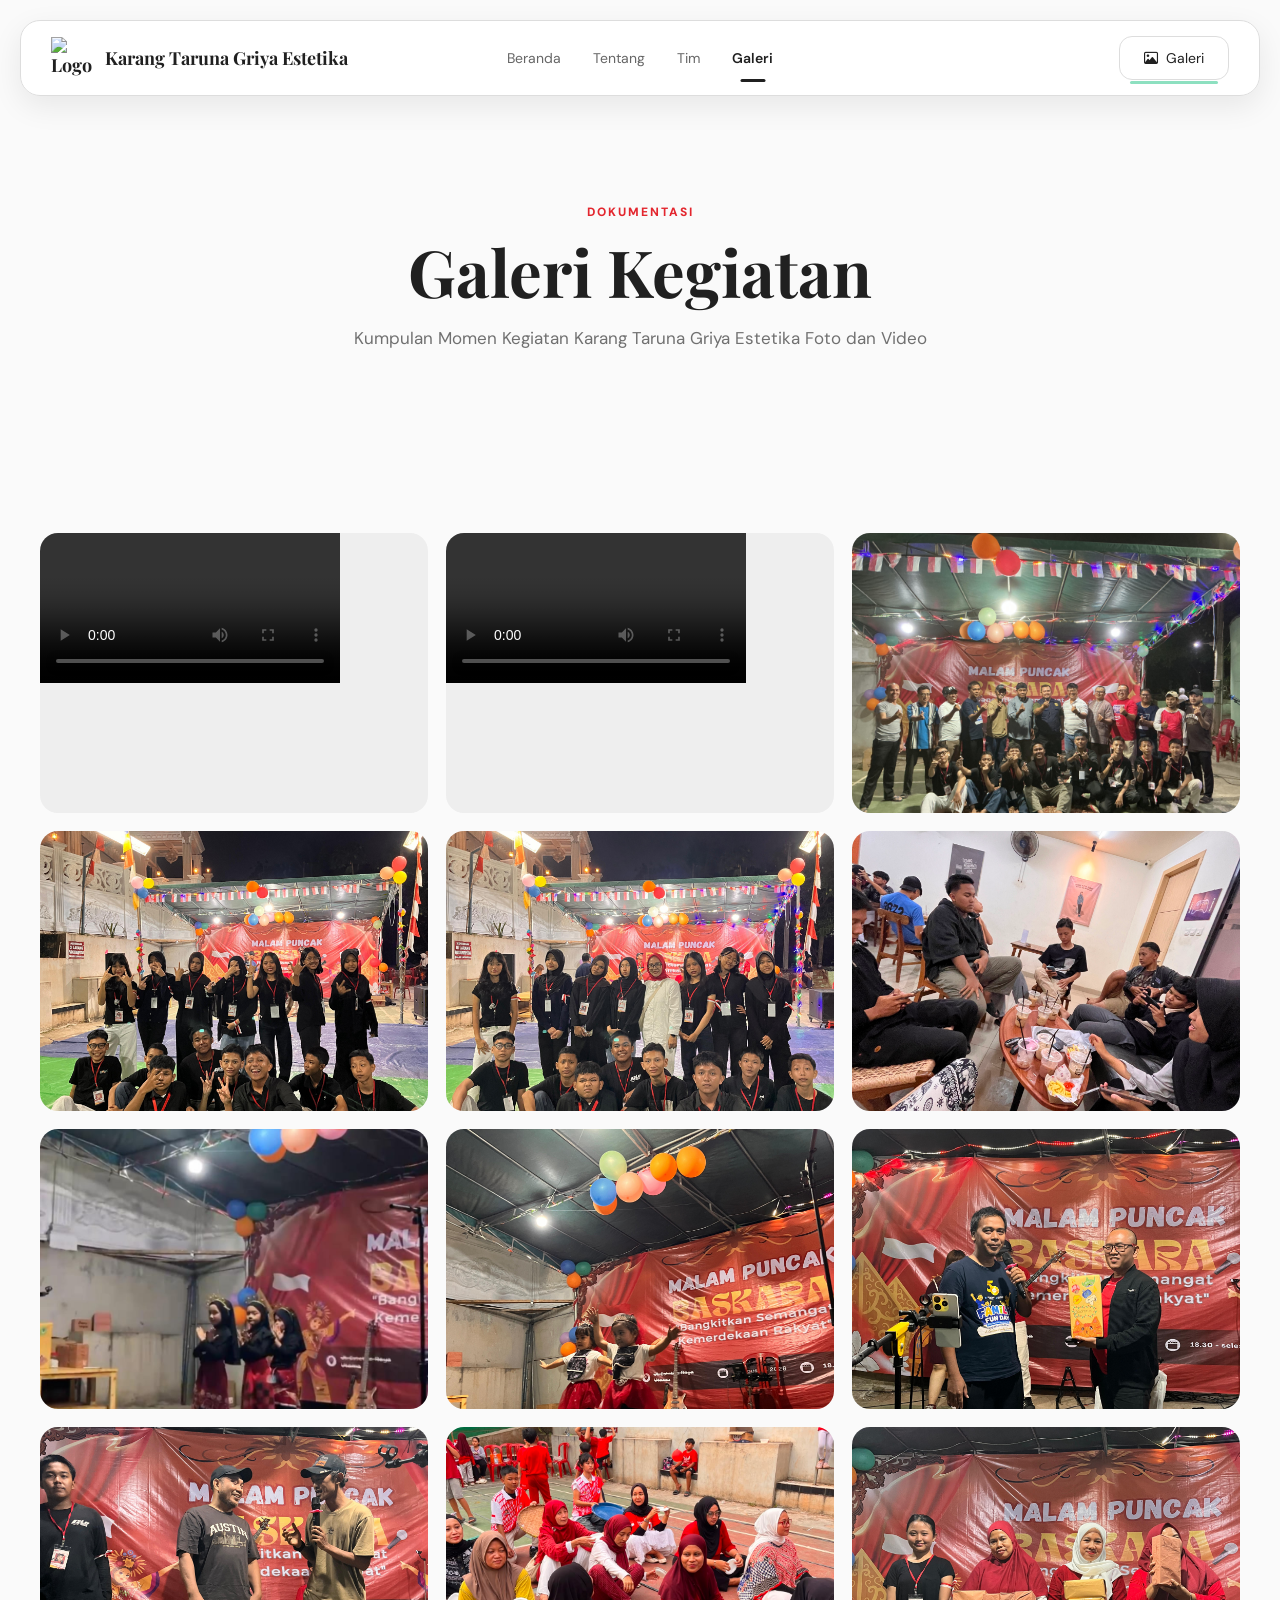
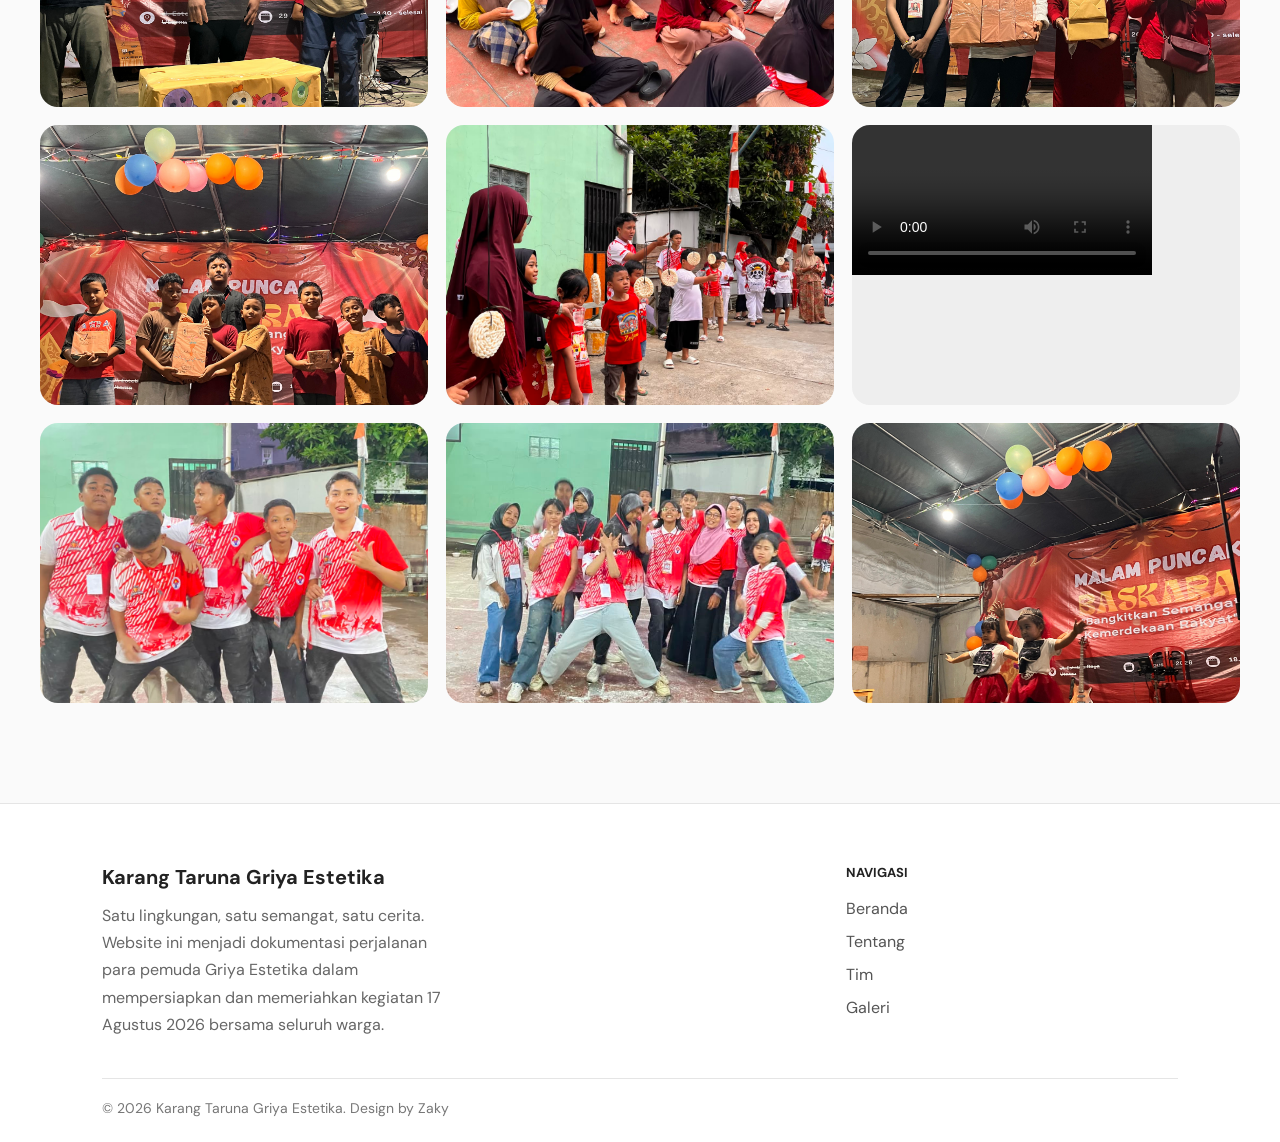
==== galeri.html @ c950a5e8 "Initial project" ====
<!DOCTYPE html>
<html lang="id">
<head>

    <meta charset="UTF-8">
    <meta name="viewport" content="width=device-width, initial-scale=1.0">

    <title>Galeri | Griya Estetika</title>

    <link rel="stylesheet" href="css/style.css">

    <link rel="preconnect" href="https://fonts.googleapis.com">
    <link rel="preconnect" href="https://fonts.gstatic.com" crossorigin>

    <link href="https://fonts.googleapis.com/css2?family=DM+Sans:wght@400;500;600;700&family=Playfair+Display:wght@600;700;800&display=swap" rel="stylesheet">

    <link rel="stylesheet" href="https://cdnjs.cloudflare.com/ajax/libs/font-awesome/6.5.2/css/all.min.css">

</head>

<body>


    <!-- NAVBAR -->

    <header class="navbar-wrapper">

        <nav class="navbar">

            <a href="index.html" class="brand">

                <img
                    src="assets/logo/logo-karang-taruna.png"
                    alt="Logo"
                >

                <span>
                    Karang Taruna Griya Estetika
                </span>

            </a>


            <div class="nav-menu" id="navMenu">

                <a href="index.html" class="nav-link">
                    Beranda
                </a>

                <a href="tentang.html" class="nav-link">
                    Tentang
                </a>

                <a href="tim.html" class="nav-link">
                    Tim
                </a>

                <a href="galeri.html" class="nav-link active">
                    Galeri
                </a>

            </div>


            <a href="galeri.html" class="nav-button">
                <i class="fa-regular fa-image"></i>
                Galeri
            </a>


            <button class="hamburger" id="hamburger">
                <span></span>
                <span></span>
                <span></span>
            </button>

        </nav>

    </header>


    <main class="page-content">


        <!-- PAGE HERO -->

        <section class="page-hero">

            <span>
                DOKUMENTASI
            </span>

            <h1>
                Galeri Kegiatan
            </h1>

            <p>
                Kumpulan Momen Kegiatan Karang Taruna Griya Estetika Foto dan Video
            </p>

        </section>


        <!-- GALLERY -->

        <section class="gallery-page">

            <div class="gallery-grid">


    <div class="gallery-item gallery-video">

        <video controls playsinline>
            <source src="assets/video/pembukaan rt.mp4" type="video/mp4">
            Browser kamu tidak mendukung video.
        </video>

        <div class="gallery-caption">

            <h3>Pembukaan Malam Acara Puncak</h3>

            <span>PEMBUKAAN</span>

            <p>Sambutan Ketua RT sebelum acara dimulai</p>

        </div>

    </div>
        <div class="gallery-item gallery-video">

            <video controls>
                <source src="assets/video/pembukaan ketua panitia.mp4" type="video/mp4">
            </video>

            <div class="gallery-caption">

                <h3>Pembukaan Malam Acara Puncak</h3>

                <span>PEMBUKAAN</span>

                <p>Sambutan Ketua Panitia sebelum acara dimulai </p>

            </div>

        </div>



        <div class="gallery-item">

            <img
            src="assets/team/foto panitia bersama 5.jpeg"
            alt="Lomba 17 Agustus 4"
            >

            <div class="gallery-caption">
                <h3>Foto Bersama Pak Lurah</h3>

                <span>KEBERSAMAAN</span>

                <p>Momen kebersamaan panitia bersama Pak Lurah Karanggan dalam acara 17 Agustus 2026</p>
            </div>

        </div>

                 <div class="gallery-item">

                    <img
                        src="assets/team/foto panitia bersama 6.jpeg"
                        alt="Lomba 17 Agustus 4"
                    >

                    <div class="gallery-caption">
                            <h3>Momen Setelah Acara</h3>

                            <span>KEBERSAMAAN</span>

                            <p>Menutup malam acara puncak dengan kebersamaan seluruh panitia</p>
                    </div>

                </div>


                <div class="gallery-item">

                    <img
                        src="assets/team/foto panitia 3.jpeg"
                        alt="Lomba 17 Agustus 4"
                    >

                    <div class="gallery-caption">
                            <h3>Momen Setelah Acara</h3>

                            <span>KEBERSAMAAN</span>

                            <p>Menutup malam acara puncak dengan kebersamaan seluruh panitia</p>
                    </div>

                </div>


                <div class="gallery-item">

                    <img
                        src="assets/team/foto rapat.jpeg"
                        alt="Lomba 17 Agustus 5"
                    >

                    <div class="gallery-caption">
                            <h3>Ngobrol Bareng Panitia</h3>

                            <span>KEBERSAMAAN</span>

                            <p>Momen sederhana saat berkumpul, berbagi cerita, dan membahas persiapan kegiatan bersama</p>
                    </div>

                </div>


                <div class="gallery-item">

                    <img
                        src="assets/team/penampilan tari anak.jpeg"
                        alt="Lomba 17 Agustus 6"
                    >

                    <div class="gallery-caption">
                        <h3>Penampilan Tari Anak-Anak</h3>

                        <span>HIBURAN</span>

                        <p>Penampilan tari anak-anak yang ikut memeriahkan malam puncak</p>
                    </div>

                </div>

                <div class="gallery-item">

                    <img
                        src="assets/team/penampilan tari anak2.jpeg"
                        alt="Lomba 17 Agustus 6"
                    >

                    <div class="gallery-caption">
                        <h3>Penampilan Tari Anak-Anak</h3>

                        <span>HIBURAN</span>

                        <p>Penampilan tari anak-anak yang ikut memeriahkan malam puncak</p>
                    </div>

                </div>

                <!-- CARD 10 -->
                <div class="gallery-item">

                    <img
                        src="assets/team/pembagian doorprize3.jpeg"
                        alt="Dokumentasi 17 Agustus 2026"
                    >

                    <div class="gallery-caption">
                        <h3>Momen Pembagian Doorprize</h3>

                        <span>DOORPRIZE</span>

                        <p>
                            Hadiah dibagikan untuk warga yang beruntung setelah mengikuti rangkaian kegiatan
                        </p>
                    </div>

                </div>


                <!-- CARD 11 -->
                <div class="gallery-item">

                    <img
                        src="assets/team/pembagian doorprize2.jpeg"
                        alt="Dokumentasi 17 Agustus 2026"
                    >

                    <div class="gallery-caption">
                        <h3>Momen Pembagian Doorprize</h3>

                        <span>DOORPRIZE</span>

                        <p>
                            Hadiah dibagikan untuk warga yang beruntung setelah mengikuti rangkaian kegiatan 17 Agustus
                        </p>
                    </div>

                </div>


                <!-- CARD 12 -->
                <div class="gallery-item">

                    <img
                        src="assets/team/lomba estafet tepung ibu.jpeg"
                        alt="Dokumentasi 17 Agustus 2026"
                    >

                    <div class="gallery-caption">
                        <h3>Lomba Estafet Tepung Ibu-Ibu</h3>

                        <span>PERLOMBAAN</span>

                        <p>
                            Keseruan ibu-ibu mengikuti lomba estafet tepung dengan penuh semangat
                        </p>
                    </div>

                </div>


                <!-- CARD 13 -->
                <div class="gallery-item">

                    <img
                        src="assets/team/bagi hadiah ibu.jpeg"
                        alt="Dokumentasi 17 Agustus 2026"
                    >

                    <div class="gallery-caption">
                        <h3>Hadiah Untuk Para Pemenang</h3>

                        <span>ESTAFET IBU-IBU</span>

                        <p>
                            Pembagian hadiah untuk para pemenang lomba estafet ibu-ibu di malam puncak
                        </p>
                    </div>

                </div>


                <!-- CARD 14 -->
                <div class="gallery-item">

                    <img
                        src="assets/team/bagi hadiah futsal.jpeg"
                        alt="Dokumentasi 17 Agustus 2026"
                    >

                    <div class="gallery-caption">
                        <h3>Hadiah Untuk Para Pemenang</h3>

                        <span>FUTSAL</span>

                        <p>
                            Pembagian hadiah untuk para pemenang lomba futsal di malam puncak
                        </p>
                    </div>

                </div>


                <!-- CARD 15 -->
                <div class="gallery-item">

                    <img
                        src="assets/team/lomba kerupuk.jpeg"
                        alt="Dokumentasi 17 Agustus 2026"
                    >

                    <div class="gallery-caption">
                        <h3>Lomba Makan Kerupuk</h3>

                        <span>PERLOMBAAN</span>

                        <p>
                            Salah satu lomba sederhana yang selalu seru dan bikin warga ikut tertawa bersama
                        </p>
                    </div>

                </div>


            <div class="gallery-item gallery-video">

                <video controls playsinline>
                    <source src="assets/video/dokumentasi kegiatan lomba.mp4" type="video/mp4">
                    Browser kamu tidak mendukung video.
                </video>

                <div class="gallery-caption">

                    <h3>Keseruan Hari Perlombaan</h3>

                    <span>PERLOMBAAN</span>

                    <p>Rekaman keseruan warga dan panitia selama rangkaian perlombaan 17 Agustus 2026</p>

                </div>

            </div>


                <!-- CARD 17 -->
                <div class="gallery-item">

                    <img
                        src="assets/team/foto panitia bersama 7.jpeg"
                        alt="Dokumentasi 17 Agustus 2026"
                    >

                    <div class="gallery-caption">
                        <h3>Kenangan 17 Agustus 2026</h3>

                        <span>DOKUMENTASI</span>

                        <p>
                            Salah satu kenangan dari perjalanan panitia dan warga Griya Estetika
                        </p>
                    </div>

                </div>

                  <!-- CARD 17 -->
                <div class="gallery-item">

                    <img
                        src="assets/team/foto panitia bersama 8.jpeg"
                        alt="Dokumentasi 17 Agustus 2026"
                    >

                    <div class="gallery-caption">
                        <h3>Kenangan 17 Agustus 2026</h3>

                        <span>DOKUMENTASI</span>

                        <p>
                            Salah satu kenangan dari perjalanan panitia dan warga Griya Estetika
                        </p>
                    </div>

                </div>

                  <!-- CARD 17 -->
                <div class="gallery-item">

                    <img
                        src="assets/team/penampilan tari anak2.jpeg"
                        alt="Dokumentasi 17 Agustus 2026"
                    >

                    <div class="gallery-caption">
                        <h3>Kenangan 17 Agustus 2026</h3>

                        <span>DOKUMENTASI</span>

                        <p>
                            Salah satu kenangan dari perjalanan panitia dan warga Griya Estetika
                        </p>
                    </div>

                </div>


            </div>

        </section>

    </main>


    <!-- LIGHTBOX -->

    <div class="lightbox" id="lightbox">

        <button id="closeLightbox">
            <i class="fa-solid fa-xmark"></i>
        </button>

        <img
            id="lightboxImage"
            src=""
            alt="Foto Galeri"
        >

    </div>


 <footer class="footer">

    <div class="footer-content">

        <div class="footer-brand">

            <h3>
                Karang Taruna Griya Estetika
            </h3>

            <p>
                Satu lingkungan, satu semangat, satu cerita.
                Website ini menjadi dokumentasi perjalanan para pemuda
                Griya Estetika dalam mempersiapkan dan memeriahkan
                kegiatan 17 Agustus 2026 bersama seluruh warga.

            </p>

        </div>


        <div class="footer-nav">

            <span>NAVIGASI</span>

            <a href="index.html">Beranda</a>
            <a href="tentang.html">Tentang</a>
            <a href="tim.html">Tim</a>
            <a href="galeri.html">Galeri</a>

        </div>

    </div>


    <div class="footer-bottom">

        <p>
            © 2026 Karang Taruna Griya Estetika. Design by Zaky
        </p>

    </div>

 </footer>



    <script src="js/script.js"></script>

</body>
</html>
---- css/style.css ----
* {
    margin: 0;
    padding: 0;
    box-sizing: border-box;
}

:root {
    --red: #e3262e;
    --dark: #202020;
    --gray: #707070;
    --light: #f7f7f7;
    --border: #e5e5e5;
    --white: #ffffff;
}

html {
    scroll-behavior: smooth;
}

body {
    font-family: "DM Sans", sans-serif;
    background: #fafafa;
    color: var(--dark);
}

a {
    text-decoration: none;
    color: inherit;
}

img {
    max-width: 100%;
    display: block;
}


/* =========================================
   NAVBAR
========================================= */

.navbar-wrapper {
    position: fixed;
    top: 20px;
    left: 0;
    width: 100%;
    padding: 0 20px;
    z-index: 1000;
}

.navbar {
    max-width: 1350px;
    height: 76px;
    margin: auto;

    padding: 0 30px;

    background: rgba(255, 255, 255, .96);

    border: 1px solid #ddd;

    border-radius: 20px;

    display: flex;
    align-items: center;

    box-shadow: 0 10px 30px rgba(0, 0, 0, .08);

    backdrop-filter: blur(15px);
}


/* BRAND */

.brand {
    display: flex;
    align-items: center;
    gap: 12px;

    font-family: "Playfair Display", serif;

    font-weight: 700;
    font-size: 18px;
}

.brand img {
    width: 42px;
    height: 42px;
    object-fit: contain;
}


/* MENU */

.nav-menu {
    position: absolute;

    left: 50%;
    transform: translateX(-50%);

    display: flex;
    align-items: center;

    gap: 32px;
}

.nav-link {
    position: relative;

    padding: 28px 0;

    color: #666;

    font-size: 14px;

    transition: .3s;
}

.nav-link:hover {
    color: var(--dark);
}

.nav-link.active {
    color: var(--dark);
    font-weight: 600;
}

.nav-link.active::after {
    content: "";

    position: absolute;

    left: 50%;
    bottom: 13px;

    transform: translateX(-50%);

    width: 25px;
    height: 3px;

    background: var(--dark);

    border-radius: 20px;
}


/* GALERI BUTTON */

.nav-button {
    margin-left: auto;

    min-width: 110px;
    height: 44px;

    display: flex;
    align-items: center;
    justify-content: center;

    gap: 8px;

    background: white;

    border: 1px solid #ddd;

    border-radius: 13px;

    font-size: 14px;

    position: relative;
}

.nav-button::after {
    content: "";

    position: absolute;

    left: 10px;
    right: 10px;
    bottom: -5px;

    height: 3px;

    background: #8de0c0;

    border-radius: 20px;
}


/* HAMBURGER */

.hamburger {
    display: none;

    border: none;
    background: transparent;

    cursor: pointer;

    margin-left: auto;
}

.hamburger span {
    display: block;

    width: 25px;
    height: 2px;

    background: #222;

    margin: 5px;
}


/* =========================================
   HERO
========================================= */

.hero {
    min-height: 760px;

    padding:
        160px max(30px, calc((100% - 1260px) / 2))
        80px;

    display: grid;

    grid-template-columns: 1.05fr .95fr;

    align-items: center;

    gap: 70px;
}

.hero-badge {
    display: inline-block;

    padding: 8px 15px;

    background: #fff0f0;

    color: var(--red);

    border-radius: 50px;

    font-size: 12px;

    font-weight: 700;

    margin-bottom: 20px;
}

.hero h1 {
    font-family: "Plus Jakarta Sans", sans-serif;

    font-size: clamp(48px, 6vw, 78px);

    line-height: 1.05;

    letter-spacing: -2px;

    margin-bottom: 25px;
}

.hero h1 span {
    color: var(--red);
}

.hero-content > p {
    max-width: 600px;

    color: var(--gray);

    line-height: 1.8;

    font-size: 17px;

    margin-bottom: 25px;
}

.hero-info {
    display: flex;

    flex-wrap: wrap;

    gap: 20px;

    margin-bottom: 30px;

    color: #555;

    font-size: 14px;
}

.hero-info span {
    display: flex;

    align-items: center;

    gap: 8px;
}

.hero-info i {
    color: var(--red);
}

.hero-buttons {
    display: flex;

    gap: 12px;
}

.btn-primary,
.btn-secondary {
    padding: 14px 21px;

    border-radius: 12px;

    display: inline-flex;

    align-items: center;

    justify-content: center;

    gap: 10px;

    font-weight: 600;

    transition: .3s;
}

.btn-primary {
    background: var(--dark);
    color: white;
}

.btn-primary:hover {
    background: var(--red);

    transform: translateY(-3px);
}

.btn-secondary {
    background: white;

    border: 1px solid #ddd;
}

.btn-secondary:hover {
    border-color: #222;
}

.hero-image img {
    width: 100%;
    height: 500px;

    object-fit: cover;

    border-radius: 25px;

    box-shadow: 0 25px 60px rgba(0, 0, 0, .12);
}


/* =========================================
   GENERAL SECTION
========================================= */

.intro,
.activities,
.about-content,
.team-page,
.gallery-page,
.news-page,
.values {
    max-width: 1260px;

    margin: auto;

    padding: 100px 30px;
}

.section-heading {
    max-width: 700px;
}

.section-heading.center {
    text-align: center;

    margin: auto;
}

.section-heading > span,
.page-hero > span,
.small-title,
.team-note span {
    color: var(--red);

    font-size: 12px;

    font-weight: 800;

    letter-spacing: 2px;
}

.section-heading h2 {
    font-family: "Playfair Display", serif;

    font-size: 50px;

    line-height: 1.15;

    margin: 15px 0;
}

.section-heading strong,
.page-hero strong,
.team-note strong {
    color: var(--red);
}

.section-heading p {
    color: var(--gray);

    line-height: 1.8;
}

.text-link {
    display: inline-flex;

    align-items: center;

    gap: 10px;

    margin-top: 25px;

    font-weight: 600;

    color: var(--red);
}


/* =========================================
   ACTIVITIES
========================================= */

.activities {
    max-width: none;

    padding-left: max(30px, calc((100% - 1260px) / 2));
    padding-right: max(30px, calc((100% - 1260px) / 2));

    background: #f5f5f5;
}

.activity-grid {
    display: grid;

    grid-template-columns: repeat(3, 1fr);

    gap: 20px;

    margin-top: 50px;
}

.activity-card {
    padding: 30px;

    background: white;

    border: 1px solid var(--border);

    border-radius: 20px;

    transition: .3s;
}

.activity-card:hover {
    transform: translateY(-7px);

    box-shadow: 0 20px 40px rgba(0, 0, 0, .08);
}

.activity-icon {
    font-size: 40px;

    margin-bottom: 20px;
}

.activity-card h3 {
    font-family: "Playfair Display", serif;

    font-size: 25px;

    margin-bottom: 10px;
}

.activity-card p {
    color: var(--gray);

    line-height: 1.7;
}


/* =========================================
   HOME CTA
========================================= */

.home-cta {
    max-width: 1200px;
    margin: 80px auto;
    padding: 70px 60px;

    background: #F3F3F1 !important;
    color: #1F1F1F;

    border: 1px solid #E5E5E5;
    border-radius: 30px;
}

.home-cta h2 {
    font-family: "Playfair Display", serif;
    font-size: 48px;
    line-height: 1.15;

    margin: 12px 0 15px;

    color: #1F1F1F;
}

.home-cta strong {
    color: #E3262E;
}

.home-cta p {
    color: #666666;

    margin-bottom: 25px;
    line-height: 1.7;
}

/* =========================================
   PAGE HERO
========================================= */

.page-content {
    padding-top: 120px;
}

.page-hero {
    max-width: 900px;

    margin: auto;

    padding: 80px 30px;

    text-align: center;
}

.page-hero h1 {
    font-family: "Playfair Display", serif;

    font-size: clamp(42px, 6vw, 65px);

    line-height: 1.1;

    margin: 15px 0;
}

.page-hero p {
    max-width: 650px;

    margin: auto;

    color: var(--gray);

    font-size: 17px;

    line-height: 1.8;
}


/* =========================================
   ABOUT
========================================= */

.about-content {
    display: grid;

    grid-template-columns: 1fr 1fr;

    gap: 25px;
}

.about-box {
    padding: 45px;

    background: white;

    border: 1px solid var(--border);

    border-radius: 22px;
}

.about-box h2 {
    font-family: "Playfair Display", serif;

    font-size: 32px;

    line-height: 1.2;

    margin: 15px 0 20px;
}

.about-box p {
    color: var(--gray);

    line-height: 1.8;

    margin-bottom: 15px;
}

.red-box {
    background: var(--red);

    color: white;

    border: none;
}

.red-box .small-title {
    color: white;
}

.red-box ul {
    padding-left: 20px;

    line-height: 2;
}


/* =========================================
   VALUES
========================================= */

.values {
    background: #f5f5f5;

    max-width: none;

    padding-left: max(30px, calc((100% - 1260px) / 2));
    padding-right: max(30px, calc((100% - 1260px) / 2));
}

.value-grid {
    max-width: 1260px;

    margin: 50px auto 0;

    display: grid;

    grid-template-columns: repeat(3, 1fr);

    gap: 20px;
}

.value-card {
    padding: 30px;

    background: white;

    border-radius: 20px;

    border: 1px solid var(--border);
}

.value-card > div {
    font-size: 38px;

    margin-bottom: 15px;
}

.value-card h3 {
    font-family: "Playfair Display", serif;

    font-size: 24px;

    margin-bottom: 10px;
}

.value-card p {
    color: var(--gray);

    line-height: 1.7;
}


/* =========================================
   TEAM
========================================= */

.team-grid {
    display: grid;

    grid-template-columns: repeat(2, 1fr);

    gap: 25px;
}

.team-card {
    display: flex;

    align-items: center;

    gap: 25px;

    padding: 25px;

    background: white;

    border: 1px solid var(--border);

    border-radius: 20px;

    transition: .3s;
}

.team-card:hover {
    transform: translateY(-5px);

    box-shadow: 0 15px 30px rgba(0, 0, 0, .08);
}

.team-card img {
    width: 120px;
    height: 120px;

    object-fit: cover;

    border-radius: 50%;
}

.team-info span {
    color: var(--red);

    font-size: 11px;

    font-weight: 800;

    letter-spacing: 1px;
}

.team-info h3 {
    font-family: "Playfair Display", serif;

    font-size: 25px;

    margin: 6px 0;
}

.team-info p {
    color: var(--gray);

    font-size: 14px;

    line-height: 1.6;
}


/* TEAM NOTE */

.team-note {
    max-width: 1200px;

    margin: 0 auto 100px;

    padding: 60px;

    background: #f3f3f3;

    border-radius: 25px;

    text-align: center;
}

.team-note h2 {
    font-family: "Playfair Display", serif;

    font-size: 45px;

    margin: 12px 0;
}

.team-note p {
    max-width: 600px;

    margin: auto;

    color: var(--gray);

    line-height: 1.8;
}


/* =========================================
   GALLERY
========================================= */

.gallery-grid {
    display: grid;

    grid-template-columns: repeat(3, 1fr);

    gap: 18px;
}

.gallery-item {
    height: 280px;

    overflow: hidden;

    position: relative;

    border-radius: 18px;

    background: #eee;

    cursor: pointer;
}

.gallery-item img {
    width: 100%;
    height: 100%;

    object-fit: cover;

    transition: .4s;
}

.gallery-item:hover img {
    transform: scale(1.07);
}

.gallery-caption {
    position: absolute;

    left: 0;
    right: 0;
    bottom: 0;

    padding: 60px 25px 22px;

    color: white;

    background: linear-gradient(
        transparent,
        rgba(0, 0, 0, .85)
    );

    opacity: 0;

    transition: .3s;
}

.gallery-item:hover .gallery-caption {
    opacity: 1;
}

.gallery-caption h3 {
    font-family: "Playfair Display", serif;

    font-size: 24px;

    margin-bottom: 10px;
}

.gallery-caption span {
    display: inline-block;

    padding: 5px 12px;

    margin-bottom: 10px;

    background: rgba(255, 255, 255, .2);

    border-radius: 20px;

    font-size: 12px;
    font-weight: 700;
}

.gallery-caption p {
    margin: 0;

    color: #ddd;

    font-size: 15px;

    line-height: 1.5;
}


/* =========================================
   LIGHTBOX
========================================= */

.lightbox {
    position: fixed;

    inset: 0;

    z-index: 2000;

    display: none;

    align-items: center;

    justify-content: center;

    padding: 30px;

    background: rgba(0, 0, 0, .9);
}

.lightbox.show {
    display: flex;
}

.lightbox img {
    max-width: 90%;

    max-height: 85vh;

    object-fit: contain;

    border-radius: 12px;
}

#closeLightbox {
    position: absolute;

    top: 25px;
    right: 30px;

    width: 45px;
    height: 45px;

    border: none;

    border-radius: 50%;

    background: white;

    cursor: pointer;

    font-size: 20px;
}


/* =========================================
   NEWS
========================================= */

.news-grid {
    display: grid;

    grid-template-columns: repeat(3, 1fr);

    gap: 20px;
}

.news-card {
    overflow: hidden;

    background: white;

    border: 1px solid var(--border);

    border-radius: 20px;

    transition: .3s;
}

.news-card:hover {
    transform: translateY(-5px);

    box-shadow: 0 15px 30px rgba(0, 0, 0, .08);
}

.news-image {
    height: 200px;

    display: flex;

    align-items: center;

    justify-content: center;

    font-size: 65px;

    background: #f2f2f2;
}

.news-content {
    padding: 25px;
}

.news-content > span {
    color: var(--red);

    font-size: 12px;

    font-weight: 700;
}

.news-content h2 {
    font-family: "Plus Jakarta Sans", serif;

    font-size: 24px;

    margin: 10px 0;
}

.news-content p {
    color: var(--gray);

    line-height: 1.7;
}


/* =========================================
   FOOTER
========================================= */

.footer {
    background: #ffffff;
    border-top: 1px solid #e5e5e5;
    padding: 60px 8% 25px;
    color: #222;
}

.footer-content {
    display: grid;
    grid-template-columns: 2fr 1fr;
    gap: 80px;
    padding-bottom: 40px;
}

.footer-brand h3 {
    margin-bottom: 12px;
    font-size: 20px;
}

.footer-brand p {
    max-width: 350px;
    color: #666;
    line-height: 1.7;
}

.footer-nav {
    display: flex;
    flex-direction: column;
    align-items: flex-start;
    gap: 12px;
}

.footer-nav span {
    font-size: 13px;
    font-weight: 700;
    margin-bottom: 5px;
}

.footer-nav a {
    color: #555;
    text-decoration: none;
    transition: 0.3s;
}

.footer-nav a:hover {
    color: #000;
}

.footer-bottom {
    border-top: 1px solid #e5e5e5;
    padding-top: 20px;
    color: #777;
    font-size: 14px;
}

/* =========================================
   MOBILE
========================================= */

@media (max-width: 900px) {

    .navbar {
        height: 70px;

        padding: 0 18px;
    }

    .brand span {
        font-size: 14px;
    }

    .nav-menu {
        display: none;

        position: absolute;

        top: 80px;

        left: 10px;
        right: 10px;

        transform: none;

        flex-direction: column;

        align-items: stretch;

        gap: 0;

        padding: 12px;

        background: white;

        border: 1px solid #ddd;

        border-radius: 15px;

        box-shadow: 0 15px 35px rgba(0, 0, 0, .12);
    }

    .nav-menu.show {
        display: flex;
    }

    .nav-link {
        padding: 14px;

        border-radius: 10px;
    }

    .nav-link.active {
        background: #fff0f0;

        color: var(--red);
    }

    .nav-link.active::after {
        display: none;
    }

    .nav-button {
        display: none;
    }

    .hamburger {
        display: block;
    }


    .hero {
        grid-template-columns: 1fr;

        padding: 130px 20px 60px;

        gap: 40px;
    }

    .hero-image img {
        height: 350px;
    }


    .activity-grid,
    .value-grid,
    .news-grid {
        grid-template-columns: 1fr;
    }


    .about-content {
        grid-template-columns: 1fr;

        padding-left: 20px;
        padding-right: 20px;
    }


    .team-grid {
        grid-template-columns: 1fr;
    }


    .gallery-grid {
        grid-template-columns: repeat(2, 1fr);
    }

    .gallery-video {
    background: #ffffff;
    border: 1px solid #e5e5e5;
    border-radius: 18px;
    overflow: hidden;
    }

    .gallery-video video {
        width: 100%;
        height: 280px;
        display: block;
        object-fit: cover;
    }

    .video-info {
        padding: 20px;
    }

    .video-info h3 {
        font-family: "Playfair Display", serif;
        font-size: 22px;
        margin: 0 0 8px;
        color: #1f1f1f;
    }

    .video-info span {
        display: inline-block;
        margin-bottom: 8px;

        color: #e3262e;
        font-size: 11px;
        font-weight: 700;
        letter-spacing: 1px;
    }

    .video-info p {
        margin: 0;
        color: #666;
        font-size: 14px;
        line-height: 1.6;
    }


    .footer-content {
        flex-direction: column;

        align-items: flex-start;

        gap: 25px;
    }

}


    @media (max-width: 550px) {

        .brand span {
            font-size: 12px;
        }

        .brand img {
            width: 35px;
            height: 35px;
        }

        .hero h1 {
            font-size: 43px;
        }

        .hero-buttons {
            flex-direction: column;
        }

        .btn-primary,
        .btn-secondary {
            width: 100%;
        }

        .section-heading h2 {
            font-size: 38px;
        }

        .page-hero h1 {
            font-size: 42px;
        }

        .team-card {
            flex-direction: column;

            text-align: center;
        }

        .gallery-grid {
            grid-template-columns: 1fr;
        }

        .gallery-item {
            height: 260px;
        }

        /* VIDEO GALERI */

.gallery-video video {
    width: 100%;
    height: 100%;

    object-fit: cover;

    display: block;
}


}
/* ================= AWAL TERBENTUK ================= */

.awal-terbentuk {
    padding: 90px 30px;
    background: #F8F8F6;
}

.awal-content {
    max-width: 1260px;
    margin: 0 auto;

    display: flex;
    flex-direction: column;
    align-items: center;

    text-align: center;
}


/* ================= TEKS ================= */

.awal-text {
    max-width: 1200px;
}

.awal-text span {
    display: block;

    margin-bottom: 15px;

    font-size: 12px;
    font-weight: 700;
    letter-spacing: 3px;

    color: #E3262E;
}

.awal-text h2 {
    margin: 0 0 20px;

    font-family: "Playfair Display", serif;
    font-size: 48px;
    line-height: 1.15;

    color: #1F1F1F;
}

.awal-text h2 strong {
    color: #E3262E;
}

.awal-text p {
    max-width: 700px;
    margin: 0 auto 15px;

    font-size: 16px;
    line-height: 1.8;

    color: #666666;
}


/* ================= FOTO ================= */

.awal-text img {
    width: 100%;
    max-width: 650px;

    margin-top: 30px;

    border-radius: 20px;

    display: block;
}


/* ================= CARD ================= */

   .awal-cards {
        width: 100%;
        max-width: 1180px;

        display: grid;
        grid-template-columns: repeat(3, 1fr);

        gap: 20px;

        margin-top: 40px;
    }

.awal-card {
    min-height: 237px;
    padding: 30px;

    background: #FFFFFF;

    border: 1px solid #E5E5E5;
    border-radius: 20px;

    text-align: left;

    transition: transform 0.3s ease,
                box-shadow 0.3s ease;
}

.awal-card:hover {
    transform: translateY(-5px);

    box-shadow: 0 15px 35px rgba(0, 0, 0, 0.06);
}

.awal-card-icon {
    margin-bottom: 20px;

    font-size: 32px;
}

.awal-card h3 {
    margin: 0 0 10px;

    font-family: "Playfair Display", serif;
    font-size: 25px;

    color: #1F1F1F;
}

.awal-card p {
    margin: 0;

    font-size: 14px;
    line-height: 1.7;

    color: #666666;
}

.awal-photo {
    margin-top: 20px;
    width: 100%;
    height: 180px;
    overflow: hidden;
    border-radius: 18px;
    transform: translateX(160px);
    -webkit-transform: translateX(160px);
    -moz-transform: translateX(160px);
    -ms-transform: translateX(160px);
    -o-transform: translateX(160px);
}

.awal-photo img {
    width: 100%;
    height: 100%;

    object-fit: cover;
    object-position: center;

    display: block;
}

/* ================= RESPONSIVE ================= */

@media (max-width: 768px) {

    .awal-terbentuk {
        padding: 70px 20px;
    }

    .awal-text h2 {
        font-size: 38px;
    }

 
}
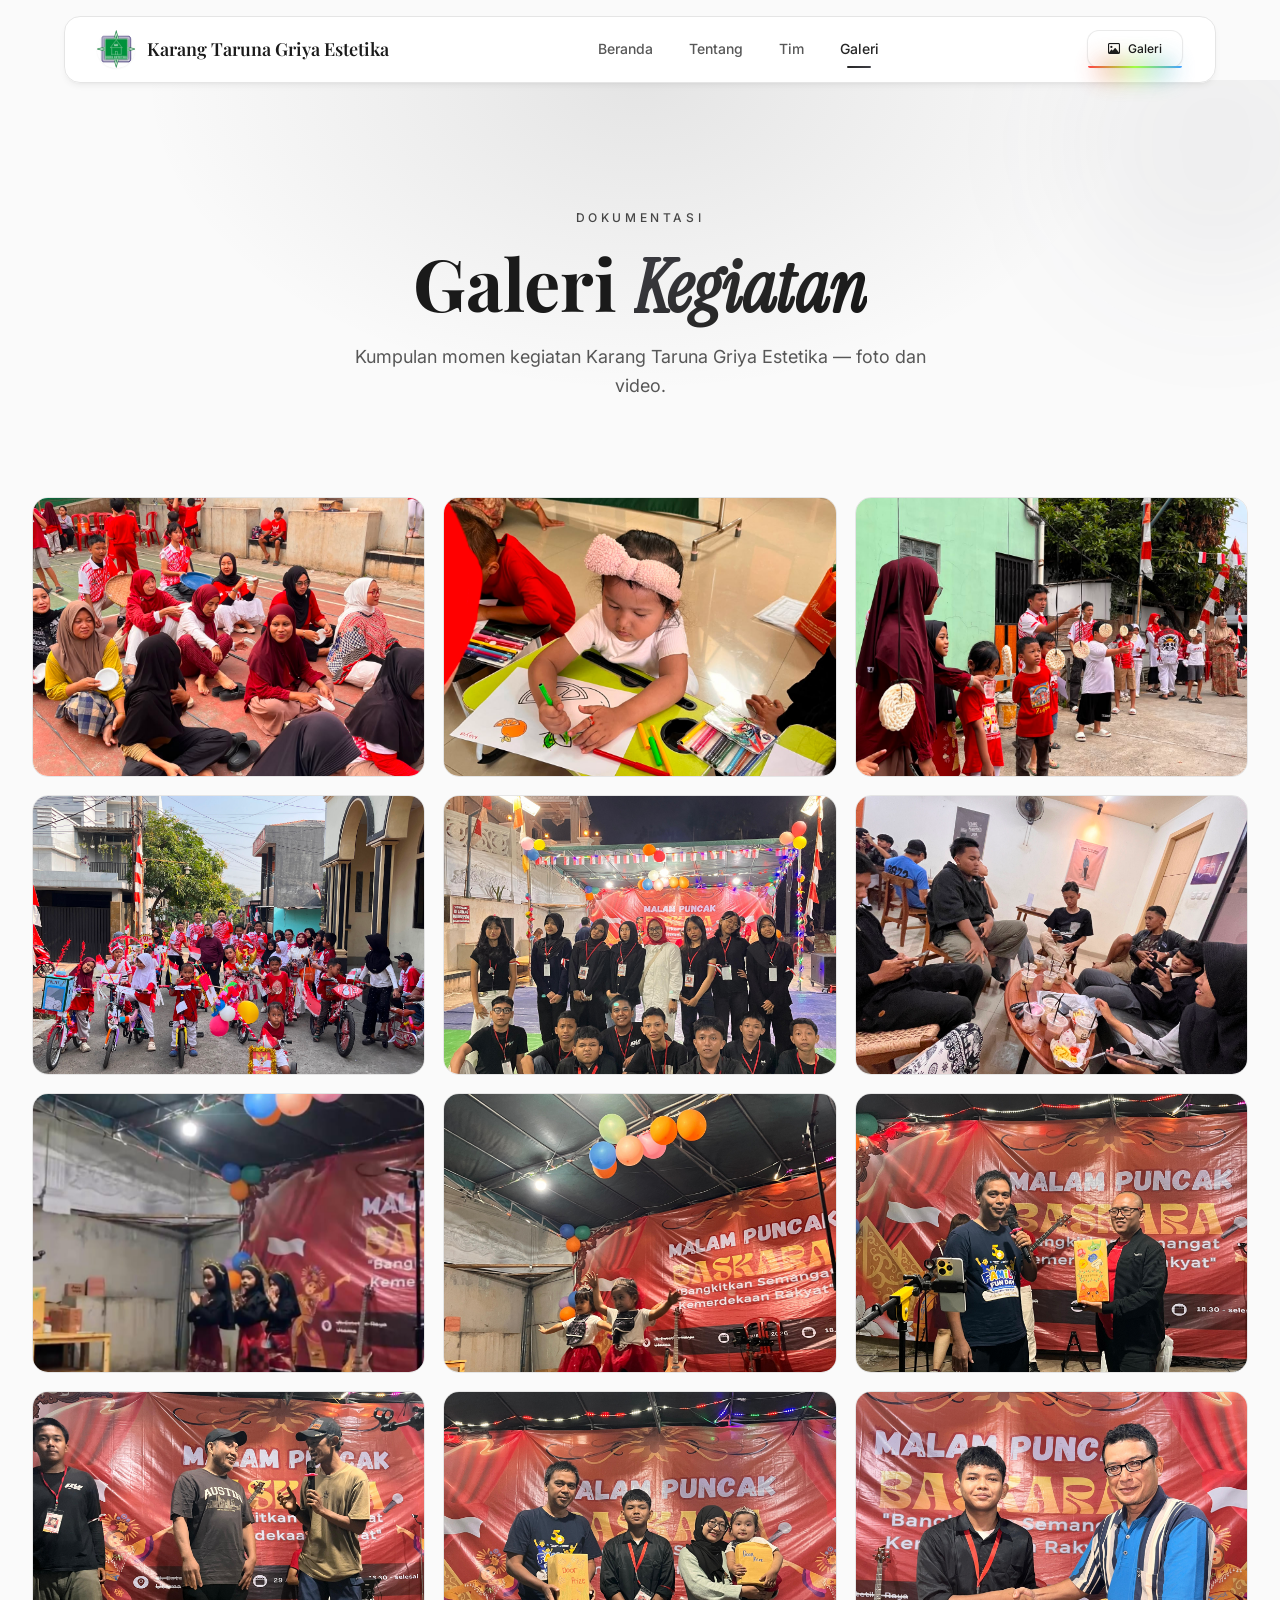
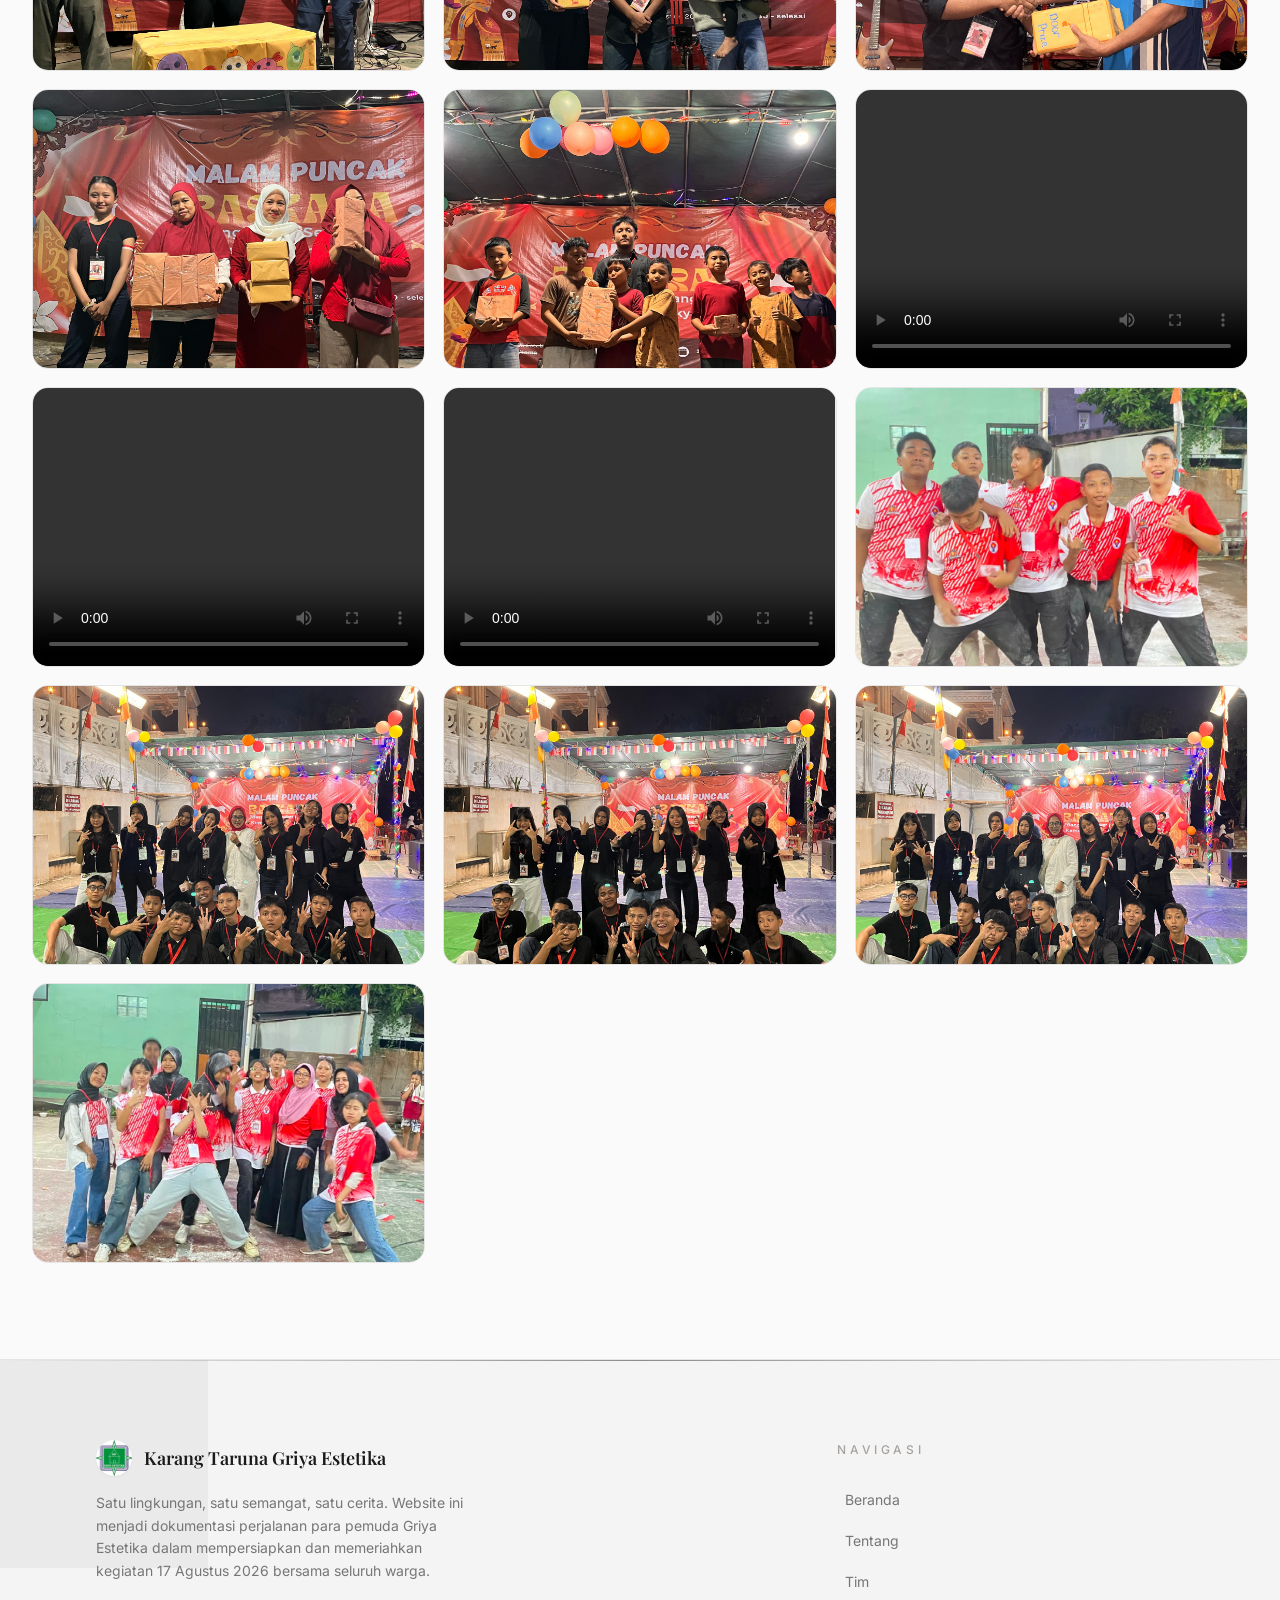
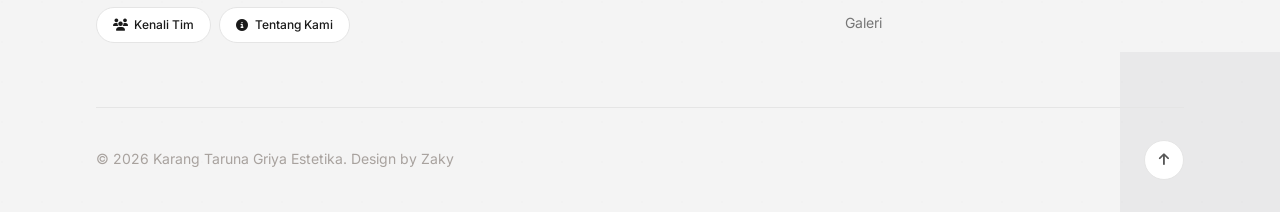
==== commit 3af756ef: "Update website Karang Taruna" ====
--- a/galeri.html
+++ b/galeri.html
@@ -1,465 +1,585 @@
-<!DOCTYPE html>
+﻿<!DOCTYPE html>
 <html lang="id">
 <head>
-
     <meta charset="UTF-8">
     <meta name="viewport" content="width=device-width, initial-scale=1.0">
-
-    <title>Galeri | Griya Estetika</title>
+    <meta name="description" content="Kumpulan momen kegiatan Karang Taruna Griya Estetika — foto dan video dokumentasi 17 Agustus 2026.">
+
+    <title>Galeri | Karang Taruna Griya Estetika</title>
+
+    <link rel="icon" type="image/jpeg" href="assets/logo/logo-karang-taruna.jpg">
 
     <link rel="stylesheet" href="css/style.css">
 
+    <!-- Font: Inter (body), Playfair Display (heading), Instrument Serif (aksen italic) -->
     <link rel="preconnect" href="https://fonts.googleapis.com">
     <link rel="preconnect" href="https://fonts.gstatic.com" crossorigin>
-
-    <link href="https://fonts.googleapis.com/css2?family=DM+Sans:wght@400;500;600;700&family=Playfair+Display:wght@600;700;800&display=swap" rel="stylesheet">
-
+    <link href="https://fonts.googleapis.com/css2?family=Inter:wght@400;500;600;700&family=Playfair+Display:ital,wght@0,600;0,700;0,800;1,400&family=Instrument+Serif:ital@0;1&display=swap" rel="stylesheet">
+
+    <!-- Font Awesome -->
     <link rel="stylesheet" href="https://cdnjs.cloudflare.com/ajax/libs/font-awesome/6.5.2/css/all.min.css">
 
+    <noscript>
+        <style>.reveal{opacity:1!important;transform:none!important}</style>
+    </noscript>
+
 </head>
 
 <body>
 
-
-    <!-- NAVBAR -->
-
-    <header class="navbar-wrapper">
-
-        <nav class="navbar">
+    <!-- ================= NAVBAR ================= -->
+
+    <header class="site-header" id="navbar">
+
+        <div class="header-inner">
 
             <a href="index.html" class="brand">
 
-                <img
-                    src="assets/logo/logo-karang-taruna.png"
-                    alt="Logo"
-                >
-
-                <span>
+                <span class="brand-logo" aria-hidden="true">
+                    <img src="assets/logo/logo-karang-taruna.jpg" alt="Logo Karang Taruna">
+                </span>
+
+                <span class="brand-name">
                     Karang Taruna Griya Estetika
                 </span>
 
             </a>
 
 
-            <div class="nav-menu" id="navMenu">
-
-                <a href="index.html" class="nav-link">
-                    Beranda
-                </a>
-
-                <a href="tentang.html" class="nav-link">
-                    Tentang
-                </a>
-
-                <a href="tim.html" class="nav-link">
-                    Tim
-                </a>
-
-                <a href="galeri.html" class="nav-link active">
+            <nav class="nav-menu" aria-label="Navigasi utama">
+
+                <a href="index.html" class="nav-link">Beranda</a>
+                <a href="tentang.html" class="nav-link">Tentang</a>
+                <a href="tim.html" class="nav-link">Tim</a>
+                <a href="galeri.html" class="nav-link active">Galeri</a>
+
+            </nav>
+
+
+            <div class="header-actions">
+
+                <a href="galeri.html" class="btn">
+                    <i class="fa-regular fa-image" aria-hidden="true"></i>
                     Galeri
                 </a>
 
+
+                <button class="hamburger" id="hamburger" aria-label="Menu" aria-expanded="false">
+                    <span class="hamburger-lines">
+                        <span></span>
+                        <span></span>
+                        <span></span>
+                    </span>
+                </button>
+
             </div>
 
-
-            <a href="galeri.html" class="nav-button">
-                <i class="fa-regular fa-image"></i>
-                Galeri
-            </a>
-
-
-            <button class="hamburger" id="hamburger">
-                <span></span>
-                <span></span>
-                <span></span>
-            </button>
-
-        </nav>
+        </div>
+
+
+        <!-- MENU MOBILE -->
+
+        <div class="nav-menu-mobile" id="navMenu">
+
+            <div class="inner">
+
+                <a href="index.html" class="mobile-link" style="--i:0">
+                    Beranda
+                    <span class="link-dot"></span>
+                </a>
+
+                <a href="tentang.html" class="mobile-link" style="--i:1">
+                    Tentang
+                    <span class="link-dot"></span>
+                </a>
+
+                <a href="tim.html" class="mobile-link" style="--i:2">
+                    Tim
+                    <span class="link-dot"></span>
+                </a>
+
+                <a href="galeri.html" class="mobile-link active" style="--i:3">
+                    Galeri
+                    <span class="link-dot"></span>
+                </a>
+
+
+                <a href="galeri.html" class="btn">
+                    <i class="fa-regular fa-image" aria-hidden="true"></i>
+                    Lihat Galeri
+                </a>
+
+            </div>
+
+        </div>
 
     </header>
 
-
-    <main class="page-content">
+    <div class="header-space"></div>
+
+
+    <!-- ================= MAIN ================= -->
+
+    <main>
 
 
         <!-- PAGE HERO -->
 
         <section class="page-hero">
 
-            <span>
-                DOKUMENTASI
-            </span>
-
-            <h1>
-                Galeri Kegiatan
-            </h1>
-
-            <p>
-                Kumpulan Momen Kegiatan Karang Taruna Griya Estetika Foto dan Video
-            </p>
+            <div class="dot-pattern"></div>
+            <div class="radial"></div>
+            <div class="blob page-hero-blob"></div>
+
+
+            <div class="inner reveal reveal--fade">
+
+                <span class="eyebrow">Dokumentasi</span>
+
+                <h1>
+                    Galeri
+                    <em class="text-gradient">Kegiatan</em>
+                </h1>
+
+                <p>
+                    Kumpulan momen kegiatan Karang Taruna Griya Estetika — foto dan video.
+                </p>
+
+            </div>
 
         </section>
 
 
-        <!-- GALLERY -->
-
-        <section class="gallery-page">
-
-            <div class="gallery-grid">
-
-
-    <div class="gallery-item gallery-video">
-
-        <video controls playsinline>
-            <source src="assets/video/pembukaan rt.mp4" type="video/mp4">
-            Browser kamu tidak mendukung video.
-        </video>
-
-        <div class="gallery-caption">
-
-            <h3>Pembukaan Malam Acara Puncak</h3>
-
-            <span>PEMBUKAAN</span>
-
-            <p>Sambutan Ketua RT sebelum acara dimulai</p>
-
-        </div>
-
-    </div>
-        <div class="gallery-item gallery-video">
-
-            <video controls>
-                <source src="assets/video/pembukaan ketua panitia.mp4" type="video/mp4">
-            </video>
-
-            <div class="gallery-caption">
-
-                <h3>Pembukaan Malam Acara Puncak</h3>
-
-                <span>PEMBUKAAN</span>
-
-                <p>Sambutan Ketua Panitia sebelum acara dimulai </p>
+        <!-- GALERI -->
+
+        <section class="section" style="padding-top: 1rem;">
+
+            <div class="container">
+
+                <div class="gallery-grid reveal reveal--fade">
+
+                    <div class="gallery-item">
+
+                        <img
+                            src="assets/team/lomba estafet tepung ibu.jpeg"
+                            alt="Lomba estafet tepung ibu-ibu"
+                            loading="lazy"
+                        >
+
+                        <div class="gallery-caption">
+                            <span class="tag">Perlombaan</span>
+                            <h3>Lomba Estafet Tepung Ibu-Ibu</h3>
+                            <p>
+                                Keseruan ibu-ibu mengikuti lomba estafet tepung dengan penuh semangat
+                            </p>
+                        </div>
+
+                    </div>
+
+
+                    <div class="gallery-item">
+
+                        <img
+                            src="assets/team/lomba mewarnai balita.jpeg"
+                            alt="Lomba mewarnai balita"
+                            loading="lazy"
+                        >
+
+                        <div class="gallery-caption">
+                            <span class="tag">Perlombaan</span>
+                            <h3>Lomba Mewarnai Balita</h3>
+                            <p>
+                                Keseruan si kecil menyalurkan kreativitas lewat lomba mewarnai
+                            </p>
+                        </div>
+
+                    </div>
+
+
+                    <div class="gallery-item">
+
+                        <img
+                            src="assets/team/lomba kerupuk.jpeg"
+                            alt="Lomba makan kerupuk"
+                            loading="lazy"
+                        >
+
+                        <div class="gallery-caption">
+                            <span class="tag">Perlombaan</span>
+                            <h3>Lomba Makan Kerupuk</h3>
+                            <p>
+                                Salah satu lomba sederhana yang selalu seru dan bikin warga ikut tertawa bersama
+                            </p>
+                        </div>
+
+                    </div>
+
+
+                    <div class="gallery-item">
+
+                        <img
+                            src="assets/team/lomba sepedah hias.jpeg"
+                            alt="Lomba hias sepedah"
+                            loading="lazy"
+                        >
+
+                        <div class="gallery-caption">
+                            <span class="tag">Perlombaan</span>
+                            <h3>Lomba Hias Sepedah</h3>
+                            <p>
+                                Kreativitas warga dalam memeriahkan rangkaian 17 Agustus 2026
+                            </p>
+                        </div>
+
+                    </div>
+
+
+                    <div class="gallery-item">
+
+                        <img
+                            src="assets/team/foto panitia 3.jpeg"
+                            alt="Momen setelah acara"
+                            loading="lazy"
+                        >
+
+                        <div class="gallery-caption">
+                            <span class="tag">Kebersamaan</span>
+                            <h3>Momen Setelah Acara</h3>
+                            <p>
+                                Menutup malam acara puncak dengan kebersamaan seluruh panitia
+                            </p>
+                        </div>
+
+                    </div>
+
+
+                    <div class="gallery-item">
+
+                        <img
+                            src="assets/team/foto rapat.jpeg"
+                            alt="Ngobrol bareng panitia"
+                            loading="lazy"
+                        >
+
+                        <div class="gallery-caption">
+                            <span class="tag">Kebersamaan</span>
+                            <h3>Ngobrol Bareng Panitia</h3>
+                            <p>
+                                Momen sederhana saat berkumpul, berbagi cerita, dan membahas persiapan kegiatan bersama
+                            </p>
+                        </div>
+
+                    </div>
+
+
+                    <div class="gallery-item">
+
+                        <img
+                            src="assets/team/penampilan tari anak.jpeg"
+                            alt="Penampilan tari anak-anak"
+                            loading="lazy"
+                        >
+
+                        <div class="gallery-caption">
+                            <span class="tag">Hiburan</span>
+                            <h3>Penampilan Tari Anak-Anak</h3>
+                            <p>
+                                Penampilan tari anak-anak yang ikut memeriahkan malam puncak
+                            </p>
+                        </div>
+
+                    </div>
+
+
+                    <div class="gallery-item">
+
+                        <img
+                            src="assets/team/penampilan tari anak2.jpeg"
+                            alt="Penampilan tari anak-anak"
+                            loading="lazy"
+                        >
+
+                        <div class="gallery-caption">
+                            <span class="tag">Hiburan</span>
+                            <h3>Penampilan Tari Anak-Anak</h3>
+                            <p>
+                                Penampilan tari anak-anak yang ikut memeriahkan malam puncak
+                            </p>
+                        </div>
+
+                    </div>
+
+
+                    <div class="gallery-item">
+
+                        <img
+                            src="assets/team/pembagian doorprize3.jpeg"
+                            alt="Momen pembagian doorprize"
+                            loading="lazy"
+                        >
+
+                        <div class="gallery-caption">
+                            <span class="tag">Doorprize</span>
+                            <h3>Momen Pembagian Doorprize</h3>
+                            <p>
+                                Hadiah dibagikan untuk warga yang beruntung setelah mengikuti rangkaian kegiatan
+                            </p>
+                        </div>
+
+                    </div>
+
+
+                    <div class="gallery-item">
+
+                        <img
+                            src="assets/team/pembagian doorprize2.jpeg"
+                            alt="Momen pembagian doorprize"
+                            loading="lazy"
+                        >
+
+                        <div class="gallery-caption">
+                            <span class="tag">Doorprize</span>
+                            <h3>Momen Pembagian Doorprize</h3>
+                            <p>
+                                Hadiah dibagikan untuk warga yang beruntung setelah mengikuti rangkaian kegiatan 17 Agustus
+                            </p>
+                        </div>
+
+                    </div>
+
+
+                    <div class="gallery-item">
+
+                        <img
+                            src="assets/team/pembagian doorprize.jpeg"
+                            alt="Pembagian doorprize"
+                            loading="lazy"
+                        >
+
+                        <div class="gallery-caption">
+                            <span class="tag">Doorprize</span>
+                            <h3>Pembagian Doorprize</h3>
+                            <p>
+                                Momen warga menantikan nomor undian yang beruntung di malam puncak
+                            </p>
+                        </div>
+
+                    </div>
+
+
+                    <div class="gallery-item">
+
+                        <img
+                            src="assets/team/pembagian dooprize4.jpeg"
+                            alt="Pembagian doorprize"
+                            loading="lazy"
+                        >
+
+                        <div class="gallery-caption">
+                            <span class="tag">Doorprize</span>
+                            <h3>Pembagian Doorprize</h3>
+                            <p>
+                                Keseruan warga menyambut hadiah doorprize setelah rangkaian kegiatan
+                            </p>
+                        </div>
+
+                    </div>
+
+
+                    <div class="gallery-item">
+
+                        <img
+                            src="assets/team/bagi hadiah ibu.jpeg"
+                            alt="Hadiah untuk para pemenang"
+                            loading="lazy"
+                        >
+
+                        <div class="gallery-caption">
+                            <span class="tag">Estafet Ibu-Ibu</span>
+                            <h3>Hadiah Untuk Para Pemenang</h3>
+                            <p>
+                                Pembagian hadiah untuk para pemenang lomba estafet ibu-ibu di malam puncak
+                            </p>
+                        </div>
+
+                    </div>
+
+
+                    <div class="gallery-item">
+
+                        <img
+                            src="assets/team/bagi hadiah futsal.jpeg"
+                            alt="Hadiah untuk para pemenang"
+                            loading="lazy"
+                        >
+
+                        <div class="gallery-caption">
+                            <span class="tag">Futsal</span>
+                            <h3>Hadiah Untuk Para Pemenang</h3>
+                            <p>
+                                Pembagian hadiah untuk para pemenang lomba futsal di malam puncak
+                            </p>
+                        </div>
+
+                    </div>
+
+
+                    <!-- VIDEO -->
+
+                    <div class="gallery-item gallery-video">
+
+                        <video controls playsinline>
+                            <source src="assets/video/dokumentasi kegiatan lomba.mp4" type="video/mp4">
+                            Browser kamu tidak mendukung video.
+                        </video>
+
+                        <div class="gallery-caption">
+                            <span class="tag">Perlombaan</span>
+                            <h3>Keseruan Hari Perlombaan</h3>
+                            <p>
+                                Rekaman keseruan warga dan panitia selama rangkaian perlombaan 17 Agustus 2026
+                            </p>
+                        </div>
+
+                    </div>
+
+
+                    <!-- VIDEO PEMBUKAAN -->
+
+                    <div class="gallery-item gallery-video">
+
+                        <video controls playsinline>
+                            <source src="assets/video/pembukaan ketua panitia.mp4" type="video/mp4">
+                            Browser kamu tidak mendukung video.
+                        </video>
+
+                        <div class="gallery-caption">
+                            <span class="tag">Pembukaan</span>
+                            <h3>Sambutan Ketua Panitia</h3>
+                            <p>
+                                Sambutan ketua panitia membuka rangkaian acara malam puncak 17 Agustus 2026
+                            </p>
+                        </div>
+
+                    </div>
+
+
+                    <div class="gallery-item gallery-video">
+
+                        <video controls playsinline>
+                            <source src="assets/video/pembukaan rt.mp4" type="video/mp4">
+                            Browser kamu tidak mendukung video.
+                        </video>
+
+                        <div class="gallery-caption">
+                            <span class="tag">Pembukaan</span>
+                            <h3>Sambutan Ketua RT</h3>
+                            <p>
+                                Peresmian acara malam puncak 17 Agustus 2026 bersama ketua RT
+                            </p>
+                        </div>
+
+                    </div>
+
+
+                    <div class="gallery-item">
+
+                        <img
+                            src="assets/team/foto panitia bersama 7.jpeg"
+                            alt="Kenangan 17 Agustus 2026"
+                            loading="lazy"
+                        >
+
+                        <div class="gallery-caption">
+                            <span class="tag">Dokumentasi</span>
+                            <h3>Kenangan 17 Agustus 2026</h3>
+                            <p>
+                                Salah satu kenangan dari perjalanan panitia dan warga Griya Estetika
+                            </p>
+                        </div>
+
+                    </div>
+
+
+                    <div class="gallery-item">
+
+                        <img
+                            src="assets/team/foto panitia 4.jpeg"
+                            alt="Momen kebersamaan panitia"
+                            loading="lazy"
+                        >
+
+                        <div class="gallery-caption">
+                            <span class="tag">Kebersamaan</span>
+                            <h3>Momen Kebersamaan Panitia</h3>
+                            <p>
+                                Dokumentasi bersama panitia setelah seluruh rangkaian kegiatan selesai
+                            </p>
+                        </div>
+
+                    </div>
+
+
+                    <div class="gallery-item">
+
+                        <img
+                            src="assets/team/foto panitia bersama 6.jpeg"
+                            alt="Kenangan 17 Agustus 2026"
+                            loading="lazy"
+                        >
+
+                        <div class="gallery-caption">
+                            <span class="tag">Dokumentasi</span>
+                            <h3>Kenangan 17 Agustus 2026</h3>
+                            <p>
+                                Salah satu kenangan dari perjalanan panitia dan warga Griya Estetika
+                            </p>
+                        </div>
+
+                    </div>
+
+
+                    <div class="gallery-item">
+
+                        <img
+                            src="assets/team/foto panitia bersama.jpeg"
+                            alt="Foto bersama panitia"
+                            loading="lazy"
+                        >
+
+                        <div class="gallery-caption">
+                            <span class="tag">Dokumentasi</span>
+                            <h3>Foto Bersama Panitia</h3>
+                            <p>
+                                Kenangan kebersamaan panitia Griya Estetika yang selalu dikenang
+                            </p>
+                        </div>
+
+                    </div>
+
+
+                    <div class="gallery-item">
+
+                        <img
+                            src="assets/team/foto panitia bersama 8.jpeg"
+                            alt="Kenangan 17 Agustus 2026"
+                            loading="lazy"
+                        >
+
+                        <div class="gallery-caption">
+                            <span class="tag">Dokumentasi</span>
+                            <h3>Kenangan 17 Agustus 2026</h3>
+                            <p>
+                                Salah satu kenangan dari perjalanan panitia dan warga Griya Estetika
+                            </p>
+                        </div>
+
+                    </div>
+
+                </div>
 
             </div>
 
-        </div>
-
-
-
-        <div class="gallery-item">
-
-            <img
-            src="assets/team/foto panitia bersama 5.jpeg"
-            alt="Lomba 17 Agustus 4"
-            >
-
-            <div class="gallery-caption">
-                <h3>Foto Bersama Pak Lurah</h3>
-
-                <span>KEBERSAMAAN</span>
-
-                <p>Momen kebersamaan panitia bersama Pak Lurah Karanggan dalam acara 17 Agustus 2026</p>
-            </div>
-
-        </div>
-
-                 <div class="gallery-item">
-
-                    <img
-                        src="assets/team/foto panitia bersama 6.jpeg"
-                        alt="Lomba 17 Agustus 4"
-                    >
-
-                    <div class="gallery-caption">
-                            <h3>Momen Setelah Acara</h3>
-
-                            <span>KEBERSAMAAN</span>
-
-                            <p>Menutup malam acara puncak dengan kebersamaan seluruh panitia</p>
-                    </div>
-
-                </div>
-
-
-                <div class="gallery-item">
-
-                    <img
-                        src="assets/team/foto panitia 3.jpeg"
-                        alt="Lomba 17 Agustus 4"
-                    >
-
-                    <div class="gallery-caption">
-                            <h3>Momen Setelah Acara</h3>
-
-                            <span>KEBERSAMAAN</span>
-
-                            <p>Menutup malam acara puncak dengan kebersamaan seluruh panitia</p>
-                    </div>
-
-                </div>
-
-
-                <div class="gallery-item">
-
-                    <img
-                        src="assets/team/foto rapat.jpeg"
-                        alt="Lomba 17 Agustus 5"
-                    >
-
-                    <div class="gallery-caption">
-                            <h3>Ngobrol Bareng Panitia</h3>
-
-                            <span>KEBERSAMAAN</span>
-
-                            <p>Momen sederhana saat berkumpul, berbagi cerita, dan membahas persiapan kegiatan bersama</p>
-                    </div>
-
-                </div>
-
-
-                <div class="gallery-item">
-
-                    <img
-                        src="assets/team/penampilan tari anak.jpeg"
-                        alt="Lomba 17 Agustus 6"
-                    >
-
-                    <div class="gallery-caption">
-                        <h3>Penampilan Tari Anak-Anak</h3>
-
-                        <span>HIBURAN</span>
-
-                        <p>Penampilan tari anak-anak yang ikut memeriahkan malam puncak</p>
-                    </div>
-
-                </div>
-
-                <div class="gallery-item">
-
-                    <img
-                        src="assets/team/penampilan tari anak2.jpeg"
-                        alt="Lomba 17 Agustus 6"
-                    >
-
-                    <div class="gallery-caption">
-                        <h3>Penampilan Tari Anak-Anak</h3>
-
-                        <span>HIBURAN</span>
-
-                        <p>Penampilan tari anak-anak yang ikut memeriahkan malam puncak</p>
-                    </div>
-
-                </div>
-
-                <!-- CARD 10 -->
-                <div class="gallery-item">
-
-                    <img
-                        src="assets/team/pembagian doorprize3.jpeg"
-                        alt="Dokumentasi 17 Agustus 2026"
-                    >
-
-                    <div class="gallery-caption">
-                        <h3>Momen Pembagian Doorprize</h3>
-
-                        <span>DOORPRIZE</span>
-
-                        <p>
-                            Hadiah dibagikan untuk warga yang beruntung setelah mengikuti rangkaian kegiatan
-                        </p>
-                    </div>
-
-                </div>
-
-
-                <!-- CARD 11 -->
-                <div class="gallery-item">
-
-                    <img
-                        src="assets/team/pembagian doorprize2.jpeg"
-                        alt="Dokumentasi 17 Agustus 2026"
-                    >
-
-                    <div class="gallery-caption">
-                        <h3>Momen Pembagian Doorprize</h3>
-
-                        <span>DOORPRIZE</span>
-
-                        <p>
-                            Hadiah dibagikan untuk warga yang beruntung setelah mengikuti rangkaian kegiatan 17 Agustus
-                        </p>
-                    </div>
-
-                </div>
-
-
-                <!-- CARD 12 -->
-                <div class="gallery-item">
-
-                    <img
-                        src="assets/team/lomba estafet tepung ibu.jpeg"
-                        alt="Dokumentasi 17 Agustus 2026"
-                    >
-
-                    <div class="gallery-caption">
-                        <h3>Lomba Estafet Tepung Ibu-Ibu</h3>
-
-                        <span>PERLOMBAAN</span>
-
-                        <p>
-                            Keseruan ibu-ibu mengikuti lomba estafet tepung dengan penuh semangat
-                        </p>
-                    </div>
-
-                </div>
-
-
-                <!-- CARD 13 -->
-                <div class="gallery-item">
-
-                    <img
-                        src="assets/team/bagi hadiah ibu.jpeg"
-                        alt="Dokumentasi 17 Agustus 2026"
-                    >
-
-                    <div class="gallery-caption">
-                        <h3>Hadiah Untuk Para Pemenang</h3>
-
-                        <span>ESTAFET IBU-IBU</span>
-
-                        <p>
-                            Pembagian hadiah untuk para pemenang lomba estafet ibu-ibu di malam puncak
-                        </p>
-                    </div>
-
-                </div>
-
-
-                <!-- CARD 14 -->
-                <div class="gallery-item">
-
-                    <img
-                        src="assets/team/bagi hadiah futsal.jpeg"
-                        alt="Dokumentasi 17 Agustus 2026"
-                    >
-
-                    <div class="gallery-caption">
-                        <h3>Hadiah Untuk Para Pemenang</h3>
-
-                        <span>FUTSAL</span>
-
-                        <p>
-                            Pembagian hadiah untuk para pemenang lomba futsal di malam puncak
-                        </p>
-                    </div>
-
-                </div>
-
-
-                <!-- CARD 15 -->
-                <div class="gallery-item">
-
-                    <img
-                        src="assets/team/lomba kerupuk.jpeg"
-                        alt="Dokumentasi 17 Agustus 2026"
-                    >
-
-                    <div class="gallery-caption">
-                        <h3>Lomba Makan Kerupuk</h3>
-
-                        <span>PERLOMBAAN</span>
-
-                        <p>
-                            Salah satu lomba sederhana yang selalu seru dan bikin warga ikut tertawa bersama
-                        </p>
-                    </div>
-
-                </div>
-
-
-            <div class="gallery-item gallery-video">
-
-                <video controls playsinline>
-                    <source src="assets/video/dokumentasi kegiatan lomba.mp4" type="video/mp4">
-                    Browser kamu tidak mendukung video.
-                </video>
-
-                <div class="gallery-caption">
-
-                    <h3>Keseruan Hari Perlombaan</h3>
-
-                    <span>PERLOMBAAN</span>
-
-                    <p>Rekaman keseruan warga dan panitia selama rangkaian perlombaan 17 Agustus 2026</p>
-
-                </div>
-
-            </div>
-
-
-                <!-- CARD 17 -->
-                <div class="gallery-item">
-
-                    <img
-                        src="assets/team/foto panitia bersama 7.jpeg"
-                        alt="Dokumentasi 17 Agustus 2026"
-                    >
-
-                    <div class="gallery-caption">
-                        <h3>Kenangan 17 Agustus 2026</h3>
-
-                        <span>DOKUMENTASI</span>
-
-                        <p>
-                            Salah satu kenangan dari perjalanan panitia dan warga Griya Estetika
-                        </p>
-                    </div>
-
-                </div>
-
-                  <!-- CARD 17 -->
-                <div class="gallery-item">
-
-                    <img
-                        src="assets/team/foto panitia bersama 8.jpeg"
-                        alt="Dokumentasi 17 Agustus 2026"
-                    >
-
-                    <div class="gallery-caption">
-                        <h3>Kenangan 17 Agustus 2026</h3>
-
-                        <span>DOKUMENTASI</span>
-
-                        <p>
-                            Salah satu kenangan dari perjalanan panitia dan warga Griya Estetika
-                        </p>
-                    </div>
-
-                </div>
-
-                  <!-- CARD 17 -->
-                <div class="gallery-item">
-
-                    <img
-                        src="assets/team/penampilan tari anak2.jpeg"
-                        alt="Dokumentasi 17 Agustus 2026"
-                    >
-
-                    <div class="gallery-caption">
-                        <h3>Kenangan 17 Agustus 2026</h3>
-
-                        <span>DOKUMENTASI</span>
-
-                        <p>
-                            Salah satu kenangan dari perjalanan panitia dan warga Griya Estetika
-                        </p>
-                    </div>
-
-                </div>
-
-
-            </div>
-
         </section>
 
     </main>
@@ -469,7 +589,7 @@
 
     <div class="lightbox" id="lightbox">
 
-        <button id="closeLightbox">
+        <button id="closeLightbox" aria-label="Tutup">
             <i class="fa-solid fa-xmark"></i>
         </button>
 
@@ -482,54 +602,96 @@
     </div>
 
 
- <footer class="footer">
-
-    <div class="footer-content">
-
-        <div class="footer-brand">
-
-            <h3>
-                Karang Taruna Griya Estetika
-            </h3>
-
-            <p>
-                Satu lingkungan, satu semangat, satu cerita.
-                Website ini menjadi dokumentasi perjalanan para pemuda
-                Griya Estetika dalam mempersiapkan dan memeriahkan
-                kegiatan 17 Agustus 2026 bersama seluruh warga.
-
-            </p>
+    <!-- ================= FOOTER ================= -->
+
+    <footer class="site-footer">
+
+        <div class="hairline"></div>
+        <div class="pattern dot-pattern"></div>
+        <div class="footer-blob-a"></div>
+        <div class="footer-blob-b"></div>
+
+
+        <div class="footer-inner">
+
+            <div class="footer-grid">
+
+                <div class="footer-brand">
+
+                    <div class="footer-brand-row">
+<span class="brand-logo" aria-hidden="true">
+    <img src="assets/logo/logo-karang-taruna.jpg" alt="Logo Karang Taruna">
+</span>
+
+                        <span class="name">
+                            Karang Taruna Griya Estetika
+                        </span>
+
+                    </div>
+
+
+                    <p class="footer-desc">
+                        Satu lingkungan, satu semangat, satu cerita.
+                        Website ini menjadi dokumentasi perjalanan para pemuda
+                        Griya Estetika dalam mempersiapkan dan memeriahkan
+                        kegiatan 17 Agustus 2026 bersama seluruh warga.
+                    </p>
+
+
+                    <div class="footer-chips">
+
+                        <a href="tim.html" class="chip">
+                            <i class="fa-solid fa-users" aria-hidden="true"></i>
+                            Kenali Tim
+                        </a>
+
+                        <a href="tentang.html" class="chip">
+                            <i class="fa-solid fa-circle-info" aria-hidden="true"></i>
+                            Tentang Kami
+                        </a>
+
+                    </div>
+
+                </div>
+
+
+                <div class="footer-col">
+
+                    <h4>Navigasi</h4>
+
+                    <ul>
+
+                        <li><a href="index.html">Beranda</a></li>
+                        <li><a href="tentang.html">Tentang</a></li>
+                        <li><a href="tim.html">Tim</a></li>
+                        <li><a href="galeri.html">Galeri</a></li>
+
+                    </ul>
+
+                </div>
+
+            </div>
+
+
+            <div class="footer-bottom">
+
+                <p class="footer-credit">
+                    © 2026 Karang Taruna Griya Estetika. Design by Zaky
+                </p>
+
+
+                <button class="to-top" id="toTop" aria-label="Kembali ke atas">
+                    <i class="fa-solid fa-arrow-up" aria-hidden="true"></i>
+                </button>
+
+            </div>
 
         </div>
 
-
-        <div class="footer-nav">
-
-            <span>NAVIGASI</span>
-
-            <a href="index.html">Beranda</a>
-            <a href="tentang.html">Tentang</a>
-            <a href="tim.html">Tim</a>
-            <a href="galeri.html">Galeri</a>
-
-        </div>
-
-    </div>
-
-
-    <div class="footer-bottom">
-
-        <p>
-            © 2026 Karang Taruna Griya Estetika. Design by Zaky
-        </p>
-
-    </div>
-
- </footer>
-
+    </footer>
 
 
     <script src="js/script.js"></script>
 
 </body>
-</html>+</html>
--- a/css/style.css
+++ b/css/style.css
@@ -1,3 +1,9 @@
+/* ==========================================================
+   KARANG TARUNA GRIYA ESTETIKA — DESIGN SYSTEM
+   Terinspirasi dari karangtarunapojok.vercel.app
+   Palet monokrom charcoal + aksen emas
+   ========================================================== */
+
 * {
     margin: 0;
     padding: 0;
@@ -5,12 +11,36 @@
 }
 
 :root {
-    --red: #e3262e;
-    --dark: #202020;
-    --gray: #707070;
-    --light: #f7f7f7;
-    --border: #e5e5e5;
-    --white: #ffffff;
+    /* Palet (mengikuti referensi) */
+    --bg: #FAFAFA;
+    --bg-soft: #F4F4F4;
+    --bg-alt: #F0F0F0;
+    --card: #FFFFFF;
+    --line: #E5E5E5;
+    --ink: #1A1A1A;
+    --muted: #575757;
+    --faint: #767676;
+    --deepest: #141414;
+    --c1: #262626;
+    --c2: #1C1C1C;
+    --c3: #3F3F46;
+    --c4: #52525B;
+    --gold: #EAB308;
+    --peach: #F5E7E1;
+
+    /* Warna glow tombol (sama dengan referensi) */
+    --r1: hsl(0 100% 63%);
+    --r2: hsl(270 100% 63%);
+    --r3: hsl(210 100% 63%);
+    --r4: hsl(195 100% 63%);
+    --r5: hsl(90 100% 63%);
+
+    --shadow-sm: 0 1px 2px rgba(0, 0, 0, .05);
+    --shadow-md: 0 4px 6px -1px rgba(0, 0, 0, .05), 0 2px 4px -2px rgba(0, 0, 0, .05);
+    --shadow-lg: 0 10px 15px -3px rgba(23, 23, 23, .1), 0 4px 6px -4px rgba(23, 23, 23, .05);
+    --shadow-xl: 0 20px 25px -5px rgba(23, 23, 23, .1), 0 8px 10px -6px rgba(23, 23, 23, .05);
+
+    --ease: cubic-bezier(.16, 1, .3, 1);
 }
 
 html {
@@ -18,9 +48,12 @@
 }
 
 body {
-    font-family: "DM Sans", sans-serif;
-    background: #fafafa;
-    color: var(--dark);
+    font-family: "Inter", sans-serif;
+    background: var(--bg);
+    color: var(--ink);
+    line-height: 1.6;
+    overflow-x: hidden;
+    -webkit-font-smoothing: antialiased;
 }
 
 a {
@@ -33,806 +66,1865 @@
     display: block;
 }
 
-
-/* =========================================
-   NAVBAR
-========================================= */
-
-.navbar-wrapper {
+::selection {
+    background: var(--c1);
+    color: #fff;
+}
+
+::-webkit-scrollbar {
+    width: 8px;
+}
+
+::-webkit-scrollbar-track {
+    background: var(--bg);
+}
+
+::-webkit-scrollbar-thumb {
+    background: linear-gradient(180deg, #262626, #3f3f46);
+    border-radius: 4px;
+}
+
+::-webkit-scrollbar-thumb:hover {
+    background: linear-gradient(180deg, #3f3f46, #1c1c1c);
+}
+
+/* ==========================================================
+   UTILITIES
+   ========================================================== */
+
+.container {
+    max-width: 80rem;
+    margin-inline: auto;
+    padding-inline: 1.5rem;
+}
+
+@media (min-width: 1024px) {
+    .container {
+        padding-inline: 2rem;
+    }
+}
+
+.font-display {
+    font-family: "Playfair Display", serif;
+}
+
+.font-serif-display {
+    font-family: "Instrument Serif", serif;
+}
+
+.text-gradient {
+    background: linear-gradient(135deg, #3f3f46, #262626, #141414);
+    -webkit-background-clip: text;
+    background-clip: text;
+    -webkit-text-fill-color: transparent;
+    color: transparent;
+}
+
+.eyebrow {
+    display: block;
+    font-size: 12px;
+    text-transform: uppercase;
+    letter-spacing: .3em;
+    color: rgba(28, 28, 28, .8);
+    font-weight: 500;
+    margin-bottom: .75rem;
+}
+
+.eyebrow--faint {
+    color: #A8A29E;
+}
+
+.dot-pattern {
+    background-image: radial-gradient(circle at 2px 2px, rgba(38, 38, 38, .16) 1px, transparent 0);
+    background-size: 40px 40px;
+}
+
+.glass-card {
+    background: linear-gradient(160deg, #fff, #f8f8f8);
+    -webkit-backdrop-filter: blur(12px);
+    backdrop-filter: blur(12px);
+    border: 1px solid rgba(38, 38, 38, .1);
+    box-shadow: 0 10px 34px -18px rgba(27, 27, 27, .18);
+}
+
+.blob {
+    position: absolute;
+    border-radius: 50%;
+    filter: blur(64px);
+    pointer-events: none;
+}
+
+.section {
+    position: relative;
+    padding-block: 6rem;
+    overflow: hidden;
+}
+
+@media (max-width: 768px) {
+    .section {
+        padding-block: 4rem;
+    }
+}
+
+/* Kepala section (judul tengah / kiri) */
+.section-head {
+    margin-bottom: 3.5rem;
+}
+
+.section-head h2 {
+    font-family: "Playfair Display", serif;
+    font-weight: 700;
+    font-size: clamp(1.875rem, 3.4vw, 3rem);
+    line-height: 1.15;
+    color: var(--ink);
+}
+
+.section-head h2 em,
+.page-hero h1 em,
+.cta-box h2 em,
+.gambar-judul em {
+    font-family: "Instrument Serif", serif;
+    font-style: italic;
+    text-transform: none;
+}
+
+.section-head p {
+    margin-top: .75rem;
+    color: var(--faint);
+    max-width: 32rem;
+}
+
+.section-head--center {
+    text-align: center;
+}
+
+.section-head--center p {
+    margin-inline: auto;
+}
+
+/* ==========================================================
+   TOMBOL (gaya "Mr" referensi: putih + glow rainbow di bawah)
+   ========================================================== */
+
+.btn {
+    position: relative;
+    isolation: isolate;
+    display: inline-flex;
+    align-items: center;
+    justify-content: center;
+    gap: .5rem;
+
+    padding: .625rem 1.5rem;
+    border-radius: .75rem;
+
+    background: #fff;
+    border: 1px solid rgba(229, 229, 229, .8);
+    box-shadow: var(--shadow-sm);
+
+    color: var(--ink);
+    font-size: 14px;
+    font-weight: 500;
+    cursor: pointer;
+    user-select: none;
+
+    transition: all .3s;
+}
+
+.btn:active {
+    transform: scale(.97);
+}
+
+.btn i,
+.btn svg {
+    transition: transform .3s;
+}
+
+.btn:hover i.fa-arrow-right,
+.btn:hover svg {
+    transform: translateX(4px);
+}
+
+/* glow blur */
+.btn::before {
+    content: "";
+    position: absolute;
+    bottom: -.5rem;
+    left: 50%;
+    transform: translateX(-50%);
+    width: 80%;
+    height: .75rem;
+    z-index: -1;
+
+    border-radius: 999px;
+    background: linear-gradient(90deg, var(--r1), var(--r5), var(--r3), var(--r4), var(--r2));
+    background-size: 200% 100%;
+    opacity: .85;
+    filter: blur(12px);
+
+    animation: rainbow 3s linear infinite;
+    transition: opacity .3s, filter .3s;
+}
+
+/* garis tipis tepat di bawah tombol */
+.btn::after {
+    content: "";
+    position: absolute;
+    left: 0;
+    right: 0;
+    bottom: -1px;
+    height: 2px;
+    border-radius: 0 0 .75rem .75rem;
+
+    background: linear-gradient(90deg, var(--r1), var(--r5), var(--r3), var(--r4), var(--r2));
+    background-size: 200% 100%;
+
+    animation: rainbow 3s linear infinite;
+}
+
+.btn:hover::before {
+    opacity: 1;
+    filter: blur(16px);
+}
+
+.btn--small {
+    padding: .5rem 1.25rem;
+    font-size: 12px;
+}
+
+.btn--wide {
+    width: 100%;
+}
+
+@keyframes rainbow {
+    0% {
+        background-position: 0% 50%;
+    }
+
+    50% {
+        background-position: 100% 50%;
+    }
+
+    100% {
+        background-position: 0% 50%;
+    }
+}
+
+/* panah merah miring ala footer-nav referensi */
+.link-arrow {
+    display: inline-flex;
+    align-items: center;
+    gap: .5rem;
+    font-size: 14px;
+    font-weight: 500;
+    color: var(--c2);
+    transition: color .3s;
+}
+
+.link-arrow::before {
+    content: "";
+    width: 0;
+    height: 1px;
+    background: var(--c1);
+    transition: width .3s;
+}
+
+.link-arrow:hover::before {
+    width: .75rem;
+}
+
+.link-arrow:hover {
+    color: var(--c1);
+}
+
+.link-arrow-group {
+    display: inline-flex;
+}
+
+/* ==========================================================
+   SISTEM REVEAL SAAT SCROLL
+   ========================================================== */
+
+.reveal {
+    opacity: 0;
+    transform: translateY(2rem);
+    transition: opacity 1s var(--ease), transform 1s var(--ease);
+    transition-delay: var(--reveal-delay, 0s);
+    will-change: opacity, transform;
+}
+
+.reveal--left {
+    transform: translateX(-3rem);
+}
+
+.reveal--right {
+    transform: translateX(3rem);
+}
+
+.reveal--fade {
+    transform: none;
+}
+
+.reveal.in-view {
+    opacity: 1;
+    transform: translateX(0) translateY(0);
+}
+
+@media (prefers-reduced-motion: reduce) {
+    .reveal {
+        transition: none;
+        opacity: 1;
+        transform: none;
+    }
+
+    html {
+        scroll-behavior: auto;
+    }
+
+    *,
+    *::before,
+    *::after {
+        animation-duration: .01ms !important;
+        animation-iteration-count: 1 !important;
+    }
+}
+
+/* ==========================================================
+   NAVBAR (melayang, rounded, blur — seperti referensi)
+   ========================================================== */
+
+.site-header {
     position: fixed;
-    top: 20px;
-    left: 0;
-    width: 100%;
-    padding: 0 20px;
-    z-index: 1000;
-}
-
-.navbar {
-    max-width: 1350px;
-    height: 76px;
-    margin: auto;
-
-    padding: 0 30px;
-
-    background: rgba(255, 255, 255, .96);
-
-    border: 1px solid #ddd;
-
-    border-radius: 20px;
-
+    top: 1rem;
+    left: 50%;
+    transform: translateX(-50%);
+    z-index: 40;
+    width: calc(100% - 2rem);
+    max-width: 72rem;
+
+    border-radius: 1rem;
+    border: 1px solid var(--line);
+    background: rgba(255, 255, 255, .95);
+    -webkit-backdrop-filter: blur(12px);
+    backdrop-filter: blur(12px);
+    box-shadow: var(--shadow-md);
+
+    transition: box-shadow .5s, top .5s, background .5s;
+}
+
+.site-header.scrolled {
+    box-shadow: 0 20px 25px -5px rgba(23, 23, 23, .1);
+}
+
+.header-inner {
     display: flex;
     align-items: center;
-
-    box-shadow: 0 10px 30px rgba(0, 0, 0, .08);
-
-    backdrop-filter: blur(15px);
-}
-
-
-/* BRAND */
+    justify-content: space-between;
+    height: 4rem;
+    padding-inline: 1.25rem;
+}
+
+@media (min-width: 1024px) {
+    .header-inner {
+        padding-inline: 2rem;
+    }
+}
 
 .brand {
     display: flex;
     align-items: center;
-    gap: 12px;
-
+    gap: .75rem;
+}
+
+.brand-logo {
+    display: inline-flex;
+    align-items: center;
+    justify-content: center;
+    width: 2.4rem;
+    height: 2.4rem;
+    flex-shrink: 0;
+    border-radius: 50%;
+    overflow: hidden;
+    box-shadow: var(--shadow-sm);
+
+    transition: transform .5s;
+}
+
+.brand-logo img {
+    width: 100%;
+    height: 100%;
+    object-fit: cover;
+    border-radius: 50%;
+}
+
+.brand:hover .brand-logo {
+    transform: rotate(12deg);
+}
+
+.brand-name {
     font-family: "Playfair Display", serif;
-
-    font-weight: 700;
+    font-weight: 600;
     font-size: 18px;
-}
-
-.brand img {
-    width: 42px;
-    height: 42px;
-    object-fit: contain;
-}
-
-
-/* MENU */
-
+    color: var(--ink);
+    transition: color .3s;
+}
+
+.brand:hover .brand-name {
+    color: var(--c1);
+}
+
+/* menu desktop */
 .nav-menu {
-    position: absolute;
-
+    display: none;
+    align-items: center;
+    gap: .25rem;
+}
+
+.nav-link {
+    position: relative;
+    padding: .5rem 1rem;
+    font-size: 14px;
+    font-weight: 500;
+    color: var(--muted);
+    transition: color .3s;
+}
+
+.nav-link:hover {
+    color: var(--c1);
+}
+
+.nav-link::after {
+    content: "";
+    position: absolute;
+    bottom: 0;
     left: 50%;
     transform: translateX(-50%);
-
+    height: 2px;
+    width: 0;
+    border-radius: 999px;
+    background: linear-gradient(90deg, var(--c1), var(--c3));
+    transition: width .5s;
+}
+
+.nav-link:hover::after {
+    width: 1.5rem;
+}
+
+.nav-link.active {
+    color: var(--c1);
+}
+
+.nav-link.active::after {
+    width: 1.5rem;
+}
+
+@media (min-width: 1024px) {
+    .nav-menu {
+        display: flex;
+    }
+}
+
+/* tombol aksi kanan */
+.header-actions {
     display: flex;
     align-items: center;
-
-    gap: 32px;
-}
-
-.nav-link {
-    position: relative;
-
-    padding: 28px 0;
-
-    color: #666;
-
-    font-size: 14px;
-
-    transition: .3s;
-}
-
-.nav-link:hover {
-    color: var(--dark);
-}
-
-.nav-link.active {
-    color: var(--dark);
-    font-weight: 600;
-}
-
-.nav-link.active::after {
-    content: "";
-
-    position: absolute;
-
-    left: 50%;
-    bottom: 13px;
-
-    transform: translateX(-50%);
-
-    width: 25px;
-    height: 3px;
-
-    background: var(--dark);
-
-    border-radius: 20px;
-}
-
-
-/* GALERI BUTTON */
-
-.nav-button {
-    margin-left: auto;
-
-    min-width: 110px;
-    height: 44px;
-
-    display: flex;
+    gap: .5rem;
+}
+
+.header-actions .btn {
+    display: none;
+}
+
+@media (min-width: 1024px) {
+    .header-actions .btn {
+        display: inline-flex;
+        padding: .5rem 1.25rem;
+        font-size: 12px;
+    }
+}
+
+/* hamburger */
+.hamburger {
+    display: inline-flex;
     align-items: center;
     justify-content: center;
-
-    gap: 8px;
-
-    background: white;
-
-    border: 1px solid #ddd;
-
-    border-radius: 13px;
-
-    font-size: 14px;
-
-    position: relative;
-}
-
-.nav-button::after {
-    content: "";
-
-    position: absolute;
-
-    left: 10px;
-    right: 10px;
-    bottom: -5px;
-
-    height: 3px;
-
-    background: #8de0c0;
-
-    border-radius: 20px;
-}
-
-
-/* HAMBURGER */
-
-.hamburger {
-    display: none;
-
+    width: 2.5rem;
+    height: 2.5rem;
     border: none;
     background: transparent;
-
+    border-radius: .5rem;
     cursor: pointer;
-
-    margin-left: auto;
-}
-
-.hamburger span {
+    color: var(--ink);
+    transition: background .3s;
+}
+
+.hamburger:hover {
+    background: rgba(38, 38, 38, .1);
+}
+
+@media (min-width: 1024px) {
+    .hamburger {
+        display: none;
+    }
+}
+
+.hamburger-lines {
+    position: relative;
+    width: 1.25rem;
+    height: 1rem;
+    display: flex;
+    flex-direction: column;
+    justify-content: space-between;
+}
+
+.hamburger-lines span {
     display: block;
-
-    width: 25px;
+    width: 100%;
     height: 2px;
-
-    background: #222;
-
-    margin: 5px;
-}
-
-
-/* =========================================
+    border-radius: 999px;
+    background: var(--ink);
+    transition: all .3s;
+    transform-origin: center;
+}
+
+.hamburger.open .hamburger-lines span:nth-child(1) {
+    transform: rotate(45deg) translateY(7px);
+}
+
+.hamburger.open .hamburger-lines span:nth-child(2) {
+    opacity: 0;
+    transform: scaleX(0);
+}
+
+.hamburger.open .hamburger-lines span:nth-child(3) {
+    transform: rotate(-45deg) translateY(-7px);
+}
+
+/* menu mobile (collapse halus) */
+.nav-menu-mobile {
+    overflow: hidden;
+    max-height: 0;
+    opacity: 0;
+    border-top: 1px solid transparent;
+    transition: max-height .5s var(--ease), opacity .5s var(--ease), border-color .5s;
+}
+
+.nav-menu-mobile.show {
+    max-height: 500px;
+    opacity: 1;
+    border-color: var(--line);
+}
+
+.nav-menu-mobile .inner {
+    padding: .25rem 1.5rem 1.25rem;
+}
+
+.mobile-link {
+    display: flex;
+    align-items: center;
+    justify-content: space-between;
+    padding: .875rem 0;
+    font-size: 14px;
+    font-weight: 500;
+    color: var(--muted);
+    border-bottom: 1px solid var(--line);
+    transition: color .3s;
+
+    opacity: 0;
+    transform: translateX(-20px);
+    transition: opacity .4s var(--ease), transform .4s var(--ease), color .3s;
+}
+
+.nav-menu-mobile.show .mobile-link {
+    opacity: 1;
+    transform: translateX(0);
+    transition-delay: calc(var(--i) * 50ms);
+}
+
+.nav-menu-mobile .inner {
+    background: transparent;
+}
+
+.mobile-link:hover,
+.mobile-link.active {
+    color: var(--c1);
+}
+
+.mobile-link.active .link-dot {
+    width: .375rem;
+    height: .375rem;
+    opacity: 1;
+}
+
+.link-dot {
+    width: .375rem;
+    height: .375rem;
+    border-radius: 50%;
+    background: linear-gradient(90deg, var(--c1), var(--c3));
+    opacity: .3;
+    transition: opacity .3s;
+}
+
+.nav-menu-mobile .btn {
+    margin-top: 1rem;
+    width: 100%;
+}
+
+/* ruang pengganti navbar fixed */
+.header-space {
+    height: 5rem;
+}
+
+/* ==========================================================
    HERO
-========================================= */
+   ========================================================== */
 
 .hero {
-    min-height: 760px;
-
-    padding:
-        160px max(30px, calc((100% - 1260px) / 2))
-        80px;
-
+    position: relative;
+    min-height: calc(100svh - 5rem);
+    display: flex;
+    flex-direction: column;
+    overflow: hidden;
+}
+
+.hero-inner {
+    flex: 1;
+    position: relative;
+    z-index: 10;
+    display: flex;
+    align-items: center;
+    padding-block: 3.5rem;
+}
+
+@media (min-width: 1024px) {
+    .hero-inner {
+        padding-block: 5rem;
+    }
+}
+
+.hero-grid {
     display: grid;
-
-    grid-template-columns: 1.05fr .95fr;
-
-    align-items: center;
-
-    gap: 70px;
+    grid-template-columns: 1fr;
+    gap: 4rem;
+    align-items: center;
+    width: 100%;
+}
+
+@media (min-width: 1024px) {
+    .hero-grid {
+        grid-template-columns: repeat(2, minmax(0, 1fr));
+    }
 }
 
 .hero-badge {
+    display: inline-flex;
+    align-items: center;
+    gap: .625rem;
+    padding: .5rem 1rem;
+    margin-bottom: 2rem;
+    background: #fff;
+    border: 1px solid var(--line);
+    border-radius: 999px;
+    box-shadow: var(--shadow-sm);
+}
+
+.hero-badge .txt {
+    font-size: 11px;
+    text-transform: uppercase;
+    letter-spacing: .25em;
+    color: var(--muted);
+    font-weight: 500;
+}
+
+.ping-dot {
+    position: relative;
+    display: inline-flex;
+    width: .5rem;
+    height: .5rem;
+    flex-shrink: 0;
+}
+
+.ping-dot::before {
+    content: "";
+    position: absolute;
+    inset: 0;
+    border-radius: 50%;
+    background: var(--c1);
+    opacity: .6;
+    animation: ping 1s cubic-bezier(0, 0, .2, 1) infinite;
+}
+
+.ping-dot::after {
+    content: "";
+    position: relative;
+    width: .5rem;
+    height: .5rem;
+    border-radius: 50%;
+    background: var(--c1);
+}
+
+@keyframes ping {
+    75% {
+        transform: scale(2);
+        opacity: 0;
+    }
+}
+
+.hero h1 {
+    display: flex;
+    flex-direction: column;
+    gap: .25rem;
+}
+
+.hero h1 .line-1 {
+    display: block;
+    font-family: "Playfair Display", serif;
+    font-weight: 800;
+    font-size: clamp(2.75rem, 6vw, 4rem);
+
+    color: var(--gold);
+    letter-spacing: -.01em;
+    line-height: 1.15;
+}
+
+.hero h1 .line-2 {
+    display: block;
+    font-family: "Instrument Serif", serif;
+    font-style: italic;
+    font-size: clamp(3rem, 7vw, 4.5rem);
+    letter-spacing: -.01em;
+    line-height: 1.05;
+}
+
+.typewriter-caret {
     display: inline-block;
-
-    padding: 8px 15px;
-
-    background: #fff0f0;
-
-    color: var(--red);
-
-    border-radius: 50px;
-
-    font-size: 12px;
-
-    font-weight: 700;
-
-    margin-bottom: 20px;
-}
-
-.hero h1 {
-    font-family: "Plus Jakarta Sans", sans-serif;
-
-    font-size: clamp(48px, 6vw, 78px);
-
-    line-height: 1.05;
-
-    letter-spacing: -2px;
-
-    margin-bottom: 25px;
-}
-
-.hero h1 span {
-    color: var(--red);
-}
-
-.hero-content > p {
-    max-width: 600px;
-
-    color: var(--gray);
-
-    line-height: 1.8;
-
-    font-size: 17px;
-
-    margin-bottom: 25px;
+    width: 3px;
+    height: .82em;
+    margin-left: .12em;
+    vertical-align: -.06em;
+    background: currentColor;
+    border-radius: 2px;
+    animation: caretBlink .95s steps(2, start) infinite;
+}
+
+@keyframes caretBlink {
+    50% {
+        opacity: 0;
+    }
+}
+
+.hero-lead {
+    max-width: 32rem;
+    font-size: 18px;
+    color: var(--ink);
+    line-height: 1.625;
+    margin-top: 1.5rem;
+    margin-bottom: 2.5rem;
 }
 
 .hero-info {
     display: flex;
-
     flex-wrap: wrap;
-
-    gap: 20px;
-
-    margin-bottom: 30px;
-
-    color: #555;
-
-    font-size: 14px;
-}
-
-.hero-info span {
-    display: flex;
-
-    align-items: center;
-
-    gap: 8px;
+    gap: .75rem;
+    margin-bottom: 2rem;
+}
+
+.hero-info span,
+.hero-info .hero-map-link {
+    display: inline-flex;
+    align-items: center;
+    gap: .5rem;
+    padding: .5rem 1rem;
+    background: #fff;
+    border: 1px solid var(--line);
+    border-radius: 999px;
+    box-shadow: var(--shadow-sm);
+    font-size: 12px;
+    font-weight: 500;
+    letter-spacing: .05em;
+    color: var(--muted);
+}
+
+/* chip lokasi Google Maps: samakan + beri efek interaksi */
+.hero-info .hero-map-link {
+    transition: transform .3s, border-color .3s, box-shadow .3s;
+}
+
+.hero-info .hero-map-link:hover {
+    transform: translateY(-2px);
+    border-color: var(--gold);
+    box-shadow:
+        0 0 0 1px rgba(234, 179, 8, .25),
+        0 6px 16px -8px rgba(234, 179, 8, .4);
+}
+
+.hero-map-ext {
+    font-size: 9px;
+    opacity: .55;
+    transition: transform .3s, opacity .3s;
+}
+
+.hero-map-link:hover .hero-map-ext {
+    opacity: 1;
+    transform: translate(2px, -2px);
 }
 
 .hero-info i {
-    color: var(--red);
+    color: var(--c2);
+    font-size: 12px;
 }
 
 .hero-buttons {
     display: flex;
-
-    gap: 12px;
-}
-
-.btn-primary,
-.btn-secondary {
-    padding: 14px 21px;
-
-    border-radius: 12px;
-
+    flex-wrap: wrap;
+    gap: 1rem;
+}
+
+/* visual kanan: kolase foto melayang */
+.hero-visual {
+    display: none;
+    position: relative;
+    height: 380px;
+    align-items: center;
+    justify-content: center;
+}
+
+@media (min-width: 768px) {
+    .hero-visual {
+        display: flex;
+    }
+}
+
+/* visual kanan: peta organisasi petugas inti
+   (avatar bundar + garis penghubung, animasi menggambar garis) */
+.hero-visual {
+    display: none;
+    position: relative;
+    align-items: center;
+    justify-content: center;
+}
+
+@media (min-width: 768px) {
+    .hero-visual {
+        display: flex;
+    }
+}
+
+@keyframes float {
+    0%,
+    100% {
+        transform: translateY(0);
+    }
+
+    50% {
+        transform: translateY(-12px);
+    }
+}
+
+@keyframes orgBob {
+    0%,
+    100% {
+        transform: translateY(0);
+    }
+
+    50% {
+        transform: translateY(-8px);
+    }
+}
+
+@keyframes spin {
+    from {
+        transform: rotate(0deg);
+    }
+
+    to {
+        transform: rotate(360deg);
+    }
+}
+
+.org-map {
+    position: relative;
+    width: 100%;
+    max-width: 30rem;
+    aspect-ratio: 480 / 400;
+    animation: float 9s ease-in-out infinite;
+}
+
+/* garis penghubung (SVG) */
+.org-lines {
+    position: absolute;
+    inset: 0;
+    width: 100%;
+    height: 100%;
+    overflow: visible;
+}
+
+.org-line {
+    fill: none;
+    stroke: #D9D9D9;
+    stroke-width: 1.5;
+    stroke-dasharray: 100;
+    stroke-dashoffset: 100;
+    transition: stroke-dashoffset 1.2s var(--ease);
+    transition-delay: var(--d, .2s);
+}
+
+.in-view .org-line {
+    stroke-dashoffset: 0;
+}
+
+/* segmen gelap kecil di sepanjang garis (gaya referensi) */
+.org-line-dark {
+    fill: none;
+    stroke: var(--c1);
+    stroke-width: 3;
+    stroke-linecap: round;
+    stroke-dasharray: 10 100;
+    stroke-dashoffset: -42;
+    opacity: 0;
+    transition: opacity .6s var(--ease) .9s;
+}
+
+.in-view .org-line-dark {
+    opacity: 1;
+}
+
+.org-dot {
+    fill: var(--c1);
+    opacity: 0;
+    transition: opacity .6s var(--ease) 1s;
+}
+
+.in-view .org-dot {
+    opacity: 1;
+}
+
+/* node avatar */
+.org-node {
+    position: absolute;
+    transform: translate(-50%, -50%) scale(.5);
+    display: flex;
+    flex-direction: column;
+    align-items: center;
+    opacity: 0;
+    transition: opacity .7s var(--ease), transform .7s var(--ease);
+    transition-delay: var(--d, .3s);
+}
+
+.in-view .org-node {
+    opacity: 1;
+    transform: translate(-50%, -50%) scale(1);
+}
+
+.org-avatar {
+    position: relative;
+    display: block;
+    width: 4rem;
+    height: 4rem;
+    border-radius: 50%;
+    overflow: hidden;
+    border: 3px solid #fff;
+    box-shadow:
+        0 10px 24px -10px rgba(0, 0, 0, .35),
+        0 0 0 1px rgba(0, 0, 0, .04);
+    animation: orgBob 6s ease-in-out infinite;
+    animation-delay: var(--bob-delay, 0s);
+}
+
+.org-avatar img {
+    width: 100%;
+    height: 100%;
+    object-fit: cover;
+}
+
+/* bulatan krem di belakang foto (gaya referensi) */
+.org-node::before {
+    content: "";
+    position: absolute;
+    inset: -7px;
+    border-radius: 50%;
+    background: var(--peach);
+    z-index: -1;
+}
+
+/* ring emas berputar di node pusat */
+.org-node--center::after {
+    content: "";
+    position: absolute;
+    inset: -11px;
+    border-radius: 50%;
+    border: 1.5px dashed rgba(234, 179, 8, .65);
+    animation: spin 16s linear infinite;
+}
+
+.org-node--center .org-avatar {
+    width: 5.75rem;
+    height: 5.75rem;
+    border-width: 4px;
+    animation-duration: 8s;
+}
+
+/* label nama • jabatan */
+.org-label {
+    position: absolute;
+    top: calc(100% + .55rem);
+    left: 50%;
+    transform: translateX(-50%);
     display: inline-flex;
-
-    align-items: center;
-
+    align-items: center;
+    gap: .4rem;
+    padding: .3rem .75rem;
+
+    background: #fff;
+    border: 1px solid var(--line);
+    border-radius: 999px;
+    box-shadow: var(--shadow-sm);
+    white-space: nowrap;
+    z-index: 2;
+}
+
+.org-label b {
+    font-weight: 600;
+    font-size: 13px;
+    color: var(--ink);
+}
+
+.org-label .sep {
+    color: #A8A29E;
+    font-size: 11px;
+}
+
+.org-label .role {
+    color: var(--faint);
+    font-size: 13px;
+}
+
+.hero-glow {
+    position: absolute;
+    inset: -1rem;
+    border-radius: 50%;
+    background: radial-gradient(circle, rgba(38, 38, 38, .12), transparent 65%);
+    z-index: -1;
+}
+
+/* ==========================================================
+   MARQUEE
+   ========================================================== */
+
+.marquee {
+    position: relative;
+    overflow: hidden;
+}
+
+.marquee-viewport {
+    position: relative;
+    overflow: hidden;
+}
+
+.marquee-track {
+    display: flex;
+    width: max-content;
+    will-change: transform;
+}
+
+.marquee-group {
+    display: flex;
+    align-items: center;
+    flex-shrink: 0;
+}
+
+.marquee-edge {
+    position: absolute;
+    top: 0;
+    bottom: 0;
+    width: 25%;
+    z-index: 2;
+    pointer-events: none;
+}
+
+.marquee-edge--left {
+    left: 0;
+    background: linear-gradient(to right, var(--edge, var(--bg)), transparent);
+}
+
+.marquee-edge--right {
+    right: 0;
+    background: linear-gradient(to left, var(--edge, var(--bg)), transparent);
+}
+
+/* band teks besar */
+.text-band {
+    position: relative;
+    overflow: hidden;
+    background: var(--bg-soft);
+    padding-block: 2.5rem;
+}
+
+.text-band .marquee {
+    padding-block: .25rem;
+}
+
+.text-band .marquee-group span {
+    margin-inline: 1.5rem;
+    display: inline-block;
+    white-space: nowrap;
+    text-transform: uppercase;
+    font-weight: 700;
+    font-size: clamp(2.25rem, 7vw, 4.5rem);
+    letter-spacing: -.02em;
+    line-height: 1.1;
+    color: var(--ink);
+}
+
+.text-band-glow {
+    position: absolute;
+    inset: 0;
+    background: radial-gradient(ellipse at center, rgba(0, 0, 0, .06), transparent 65%);
+    pointer-events: none;
+}
+
+/* baris foto galeri */
+.photo-band {
+    position: relative;
+    display: flex;
+    flex-direction: column;
+    align-items: center;
     justify-content: center;
-
-    gap: 10px;
-
+    width: 100%;
+    overflow: hidden;
+    padding-block: 2rem;
+}
+
+.photo-band .marquee {
+    padding-block: 1rem;
+}
+
+.photo-band .marquee-group img {
+    margin-inline: 1rem;
+    height: 10rem;
+    width: 15rem;
+    object-fit: cover;
+    border-radius: .5rem;
+    box-shadow: var(--shadow-sm);
+    flex-shrink: 0;
+}
+
+/* ==========================================================
+   SECTION ABOUT (split kiri teks + kanan foto tilt)
+   ========================================================== */
+
+.about-grid {
+    display: grid;
+    grid-template-columns: 1fr;
+    gap: 4rem;
+    align-items: center;
+}
+
+@media (min-width: 1024px) {
+    .about-grid {
+        grid-template-columns: repeat(2, minmax(0, 1fr));
+    }
+}
+
+.about-copy h2 {
+    font-size: clamp(1.875rem, 3.4vw, 3rem);
+    font-weight: 700;
+    color: var(--ink);
+    margin-bottom: 1.5rem;
+    line-height: 1.2;
+}
+
+.about-copy > p {
+    color: var(--muted);
+    line-height: 1.625;
+    margin-bottom: 2rem;
+}
+
+.about-cards {
+    display: grid;
+    grid-template-columns: 1fr;
+    gap: 1rem;
+    margin-bottom: 2rem;
+}
+
+@media (min-width: 640px) {
+    .about-cards {
+        grid-template-columns: repeat(2, minmax(0, 1fr));
+    }
+}
+
+.about-card {
+    padding: 1rem;
+    border-radius: 1rem;
+    height: 100%;
+    cursor: default;
+    transition: transform .5s, box-shadow .5s;
+}
+
+.about-card:hover {
+    transform: translateY(-4px);
+    box-shadow: 0 10px 34px -18px rgba(27, 27, 27, .28);
+}
+
+.about-card .num {
+    display: inline-flex;
+    align-items: center;
+    justify-content: center;
+    width: 2rem;
+    height: 2rem;
+    margin-bottom: .75rem;
+    border-radius: .5rem;
+    background: linear-gradient(135deg, var(--c1), var(--c3));
+    color: #fff;
+    font-size: 12px;
+    font-weight: 700;
+    transition: transform .3s;
+}
+
+.about-card:hover .num {
+    transform: scale(1.1);
+}
+
+.about-card h3 {
+    font-size: 15px;
     font-weight: 600;
-
-    transition: .3s;
-}
-
-.btn-primary {
-    background: var(--dark);
-    color: white;
-}
-
-.btn-primary:hover {
-    background: var(--red);
-
-    transform: translateY(-3px);
-}
-
-.btn-secondary {
-    background: white;
-
-    border: 1px solid #ddd;
-}
-
-.btn-secondary:hover {
-    border-color: #222;
-}
-
-.hero-image img {
+    color: var(--ink);
+}
+
+.about-card p {
+    font-size: 13px;
+    color: var(--faint);
+    margin-top: .25rem;
+}
+
+/* panel foto dengan border "sketch" + tilt */
+.photo-panel-wrap {
+    position: relative;
+}
+
+.photo-panel-glow {
+    position: absolute;
+    inset: -1rem;
+    border-radius: 1.75rem;
+    background: linear-gradient(135deg, rgba(38, 38, 38, .25), transparent);
+    filter: blur(32px);
+    transition: transform .5s;
+    z-index: 0;
+}
+
+.photo-panel {
+    position: relative;
+    z-index: 1;
+    padding: .5rem;
+    border: 1.5px solid var(--c1);
+    border-radius: 24px 30px 22px 28px / 28px 22px 30px 24px;
+    background: #fff;
+    transition: transform .3s ease-out;
+    transform: perspective(800px);
+}
+
+.photo-panel-inner {
+    aspect-ratio: 4 / 3;
+    overflow: hidden;
+    border-radius: 20px;
+    background: var(--peach);
+}
+
+.photo-panel-inner img {
     width: 100%;
-    height: 500px;
-
+    height: 100%;
     object-fit: cover;
-
-    border-radius: 25px;
-
-    box-shadow: 0 25px 60px rgba(0, 0, 0, .12);
-}
-
-
-/* =========================================
-   GENERAL SECTION
-========================================= */
-
-.intro,
-.activities,
-.about-content,
-.team-page,
-.gallery-page,
-.news-page,
-.values {
-    max-width: 1260px;
-
-    margin: auto;
-
-    padding: 100px 30px;
-}
-
-.section-heading {
-    max-width: 700px;
-}
-
-.section-heading.center {
+}
+
+/* ==========================================================
+   CTA
+   ========================================================== */
+
+.cta-section {
+    position: relative;
+    overflow: hidden;
+    background: var(--bg-soft);
+    padding-block: 6rem;
+}
+
+@media (max-width: 768px) {
+    .cta-section {
+        padding-block: 4rem;
+    }
+}
+
+.cta-pattern {
+    position: absolute;
+    inset: 0;
+    opacity: .05;
+    pointer-events: none;
+}
+
+.cta-glow {
+    position: absolute;
+    inset: 0;
+    background: radial-gradient(ellipse at center, rgba(38, 38, 38, .1), transparent 60%);
+    pointer-events: none;
+}
+
+.cta-box {
+    position: relative;
+    z-index: 1;
+    max-width: 56rem;
+    margin-inline: auto;
+    padding-inline: 1.5rem;
     text-align: center;
-
-    margin: auto;
-}
-
-.section-heading > span,
-.page-hero > span,
-.small-title,
-.team-note span {
-    color: var(--red);
-
-    font-size: 12px;
-
-    font-weight: 800;
-
-    letter-spacing: 2px;
-}
-
-.section-heading h2 {
+}
+
+.cta-box h2 {
     font-family: "Playfair Display", serif;
-
-    font-size: 50px;
-
-    line-height: 1.15;
-
-    margin: 15px 0;
-}
-
-.section-heading strong,
-.page-hero strong,
-.team-note strong {
-    color: var(--red);
-}
-
-.section-heading p {
-    color: var(--gray);
-
+    font-weight: 700;
+    font-size: clamp(1.875rem, 3.4vw, 3rem);
+    color: var(--ink);
+    line-height: 1.2;
+}
+
+.cta-box p {
+    margin-top: 1rem;
+    color: var(--faint);
+    font-size: clamp(1rem, 2vw, 1.25rem);
+    max-width: 42rem;
+    margin-inline: auto;
+    line-height: 1.6;
+}
+
+.cta-buttons {
+    display: flex;
+    flex-wrap: wrap;
+    justify-content: center;
+    gap: 1rem;
+    margin-top: 2.5rem;
+}
+
+/* ==========================================================
+   PAGE HERO (halaman dalam)
+   ========================================================== */
+
+.page-hero {
+    position: relative;
+    overflow: hidden;
+    background: var(--bg);
+    padding: 8rem 0 5rem;
+    text-align: center;
+}
+
+@media (max-width: 768px) {
+    .page-hero {
+        padding: 6rem 0 3.5rem;
+    }
+}
+
+.page-hero .inner {
+    position: relative;
+    z-index: 1;
+    max-width: 48rem;
+    margin-inline: auto;
+    padding-inline: 1.5rem;
+}
+
+.page-hero h1 {
+    margin-top: 1rem;
+    font-family: "Playfair Display", serif;
+    font-weight: 700;
+    font-size: clamp(2.75rem, 6vw, 4.5rem);
+    line-height: 1.1;
+    color: var(--ink);
+}
+
+.page-hero p {
+    margin-top: 1rem;
+    max-width: 36rem;
+    margin-inline: auto;
+    color: var(--muted);
+    font-size: 18px;
+}
+
+.page-hero-blob {
+    position: absolute;
+    top: -5rem;
+    right: -5rem;
+    width: 18rem;
+    height: 18rem;
+    background: rgba(63, 63, 70, .06);
+}
+
+.page-hero .dot-pattern {
+    opacity: .04;
+}
+
+.page-hero .radial {
+    position: absolute;
+    inset: 0;
+    background: radial-gradient(ellipse at top, rgba(38, 38, 38, .1), transparent 55%);
+    pointer-events: none;
+}
+
+/* ==========================================================
+   TENTANG — narasi
+   ========================================================== */
+
+.narrative {
+    background: linear-gradient(180deg, #fafafa, #f0f0f0);
+    padding-block: 6rem;
+}
+
+@media (max-width: 768px) {
+    .narrative {
+        padding-block: 4rem;
+    }
+}
+
+.narrative p {
+    max-width: 48rem;
+    margin-inline: auto;
+    padding-inline: 1.5rem;
+    text-align: center;
+    font-size: 18px;
+    line-height: 1.75;
+    color: var(--muted);
+}
+
+/* ==========================================================
+   AWAL TERBENTUK
+   ========================================================== */
+
+.origin-grid {
+    display: grid;
+    grid-template-columns: 1fr;
+    gap: 4rem;
+    align-items: center;
+}
+
+@media (min-width: 1024px) {
+    .origin-grid {
+        grid-template-columns: repeat(2, minmax(0, 1fr));
+    }
+}
+
+.origin-copy span {
+    display: block;
+    margin-bottom: .75rem;
+}
+
+.origin-copy h2 {
+    font-family: "Playfair Display", serif;
+    font-weight: 700;
+    font-size: clamp(1.875rem, 3.4vw, 3rem);
+    line-height: 1.2;
+    color: var(--ink);
+    margin-bottom: 1.5rem;
+}
+
+.origin-copy h2 .text-gradient {
+    font-family: "Instrument Serif", serif;
+    font-style: italic;
+    font-weight: 400;
+}
+
+.origin-copy p {
+    color: var(--muted);
     line-height: 1.8;
-}
-
-.text-link {
+    margin-bottom: 1rem;
+    max-width: 44rem;
+}
+
+/* kartu bernomor (awal terbentuk) */
+.origin-cards {
+    display: grid;
+    grid-template-columns: 1fr;
+    gap: 1.25rem;
+    margin-top: 3.5rem;
+}
+
+@media (min-width: 768px) {
+    .origin-cards {
+        grid-template-columns: repeat(3, minmax(0, 1fr));
+    }
+}
+
+.origin-card {
+    padding: 2rem 1.75rem;
+    border-radius: 1.5rem;
+    transition: transform .5s var(--ease), box-shadow .5s;
+}
+
+.origin-card:hover {
+    transform: translateY(-6px);
+    box-shadow: 0 10px 34px -18px rgba(27, 27, 27, .28);
+}
+
+.origin-card .num {
     display: inline-flex;
-
-    align-items: center;
-
-    gap: 10px;
-
-    margin-top: 25px;
-
+    align-items: center;
+    justify-content: center;
+    width: 2.5rem;
+    height: 2.5rem;
+    margin-bottom: 1.25rem;
+    border-radius: .75rem;
+    background: linear-gradient(135deg, var(--c1), var(--c3));
+    color: #fff;
+    font-size: 13px;
+    font-weight: 700;
+}
+
+.origin-card h3 {
+    font-size: 16px;
     font-weight: 600;
-
-    color: var(--red);
-}
-
-
-/* =========================================
-   ACTIVITIES
-========================================= */
-
-.activities {
-    max-width: none;
-
-    padding-left: max(30px, calc((100% - 1260px) / 2));
-    padding-right: max(30px, calc((100% - 1260px) / 2));
-
-    background: #f5f5f5;
-}
-
-.activity-grid {
+    color: var(--ink);
+}
+
+.origin-card p {
+    font-size: 14px;
+    color: var(--faint);
+    margin-top: .5rem;
+    line-height: 1.65;
+}
+
+/* ==========================================================
+   NILAI KAMI
+   ========================================================== */
+
+.values-grid {
     display: grid;
-
-    grid-template-columns: repeat(3, 1fr);
-
-    gap: 20px;
-
-    margin-top: 50px;
-}
-
-.activity-card {
-    padding: 30px;
-
-    background: white;
-
-    border: 1px solid var(--border);
-
-    border-radius: 20px;
-
-    transition: .3s;
-}
-
-.activity-card:hover {
-    transform: translateY(-7px);
-
-    box-shadow: 0 20px 40px rgba(0, 0, 0, .08);
-}
-
-.activity-icon {
-    font-size: 40px;
-
-    margin-bottom: 20px;
-}
-
-.activity-card h3 {
-    font-family: "Playfair Display", serif;
-
-    font-size: 25px;
-
-    margin-bottom: 10px;
-}
-
-.activity-card p {
-    color: var(--gray);
-
-    line-height: 1.7;
-}
-
-
-/* =========================================
-   HOME CTA
-========================================= */
-
-.home-cta {
-    max-width: 1200px;
-    margin: 80px auto;
-    padding: 70px 60px;
-
-    background: #F3F3F1 !important;
-    color: #1F1F1F;
-
-    border: 1px solid #E5E5E5;
-    border-radius: 30px;
-}
-
-.home-cta h2 {
-    font-family: "Playfair Display", serif;
-    font-size: 48px;
-    line-height: 1.15;
-
-    margin: 12px 0 15px;
-
-    color: #1F1F1F;
-}
-
-.home-cta strong {
-    color: #E3262E;
-}
-
-.home-cta p {
-    color: #666666;
-
-    margin-bottom: 25px;
-    line-height: 1.7;
-}
-
-/* =========================================
-   PAGE HERO
-========================================= */
-
-.page-content {
-    padding-top: 120px;
-}
-
-.page-hero {
-    max-width: 900px;
-
-    margin: auto;
-
-    padding: 80px 30px;
-
-    text-align: center;
-}
-
-.page-hero h1 {
-    font-family: "Playfair Display", serif;
-
-    font-size: clamp(42px, 6vw, 65px);
-
-    line-height: 1.1;
-
-    margin: 15px 0;
-}
-
-.page-hero p {
-    max-width: 650px;
-
-    margin: auto;
-
-    color: var(--gray);
-
-    font-size: 17px;
-
-    line-height: 1.8;
-}
-
-
-/* =========================================
-   ABOUT
-========================================= */
-
-.about-content {
-    display: grid;
-
-    grid-template-columns: 1fr 1fr;
-
-    gap: 25px;
-}
-
-.about-box {
-    padding: 45px;
-
-    background: white;
-
-    border: 1px solid var(--border);
-
-    border-radius: 22px;
-}
-
-.about-box h2 {
-    font-family: "Playfair Display", serif;
-
-    font-size: 32px;
-
-    line-height: 1.2;
-
-    margin: 15px 0 20px;
-}
-
-.about-box p {
-    color: var(--gray);
-
-    line-height: 1.8;
-
-    margin-bottom: 15px;
-}
-
-.red-box {
-    background: var(--red);
-
-    color: white;
-
-    border: none;
-}
-
-.red-box .small-title {
-    color: white;
-}
-
-.red-box ul {
-    padding-left: 20px;
-
-    line-height: 2;
-}
-
-
-/* =========================================
-   VALUES
-========================================= */
-
-.values {
-    background: #f5f5f5;
-
-    max-width: none;
-
-    padding-left: max(30px, calc((100% - 1260px) / 2));
-    padding-right: max(30px, calc((100% - 1260px) / 2));
-}
-
-.value-grid {
-    max-width: 1260px;
-
-    margin: 50px auto 0;
-
-    display: grid;
-
-    grid-template-columns: repeat(3, 1fr);
-
-    gap: 20px;
+    grid-template-columns: 1fr;
+    gap: 1.25rem;
+}
+
+@media (min-width: 768px) {
+    .values-grid {
+        grid-template-columns: repeat(3, minmax(0, 1fr));
+    }
 }
 
 .value-card {
-    padding: 30px;
-
-    background: white;
-
-    border-radius: 20px;
-
-    border: 1px solid var(--border);
-}
-
-.value-card > div {
-    font-size: 38px;
-
-    margin-bottom: 15px;
+    padding: 2rem 1.75rem;
+    border-radius: 1.5rem;
+    transition: transform .5s var(--ease), box-shadow .5s;
+    position: relative;
+}
+
+.value-card:hover {
+    transform: translateY(-6px);
+    box-shadow: 0 10px 34px -18px rgba(27, 27, 27, .28);
+}
+
+.value-card .icon {
+    display: inline-flex;
+    align-items: center;
+    justify-content: center;
+    width: 3rem;
+    height: 3rem;
+    margin-bottom: 1.25rem;
+    border-radius: .9rem;
+    background: linear-gradient(135deg, var(--c1), var(--c3));
+    font-size: 1.25rem;
+    box-shadow: var(--shadow-md);
 }
 
 .value-card h3 {
     font-family: "Playfair Display", serif;
-
-    font-size: 24px;
-
-    margin-bottom: 10px;
+    font-weight: 700;
+    font-size: 20px;
+    color: var(--ink);
+    margin-bottom: .5rem;
 }
 
 .value-card p {
-    color: var(--gray);
-
+    font-size: 14px;
+    color: var(--faint);
     line-height: 1.7;
 }
 
-
-/* =========================================
-   TEAM
-========================================= */
-
-.team-grid {
+/* ==========================================================
+   TIM — kartu polaroid + spotlight
+   ========================================================== */
+
+.team-strip {
+    background: linear-gradient(180deg, #fafafa, #f0f0f0);
+    padding-block: 4rem;
+    position: relative;
+    overflow: hidden;
+}
+
+@media (max-width: 768px) {
+    .team-strip {
+        padding-block: 3rem;
+    }
+}
+
+.spotwrap {
+    --r: 200px;
+    --x: 50%;
+    --y: 50%;
+    position: relative;
+    max-width: 72rem;
+    margin-inline: auto;
+    padding-inline: 1.5rem;
+    min-height: 400px;
+
+    display: flex;
+    flex-wrap: wrap;
+    justify-content: center;
+    align-items: flex-start;
+    gap: .5rem;
+}
+
+@media (min-width: 640px) {
+    .spotwrap {
+        gap: .75rem;
+    }
+}
+
+/* kartu tim */
+.team-tint {
+    position: relative;
+    z-index: 10;
+    width: min(100%, 140px);
+    display: flex;
+    flex-direction: column;
+    border-radius: 14px;
+    overflow: hidden;
+    background: var(--grad, linear-gradient(165deg, #262626, #0F0F0F));
+    cursor: pointer;
+    transition: transform .35s var(--ease), box-shadow .35s, border-color .35s;
+}
+
+/* kartu terpilih (diklik): keluar dari veil grayscale + bercahaya */
+.team-tint:hover {
+    transform: translateY(-4px);
+}
+
+.team-tint.active {
+    z-index: 40;
+    transform: translateY(-6px) scale(1.03);
+    border: 2px solid var(--gold);
+    box-shadow:
+        0 0 0 1px rgba(234, 179, 8, .35),
+        0 0 26px -6px rgba(234, 179, 8, .5),
+        0 14px 34px -12px rgba(0, 0, 0, .5);
+}
+
+.team-tint:focus-visible {
+    outline: 2px solid var(--gold);
+    outline-offset: 3px;
+}
+
+@media (min-width: 640px) {
+    .team-tint {
+        width: 170px;
+    }
+}
+
+@media (min-width: 768px) {
+    .team-tint {
+        width: 200px;
+    }
+}
+
+.team-tint-photo {
+    position: relative;
+    z-index: 10;
+    flex: 1;
+    padding: 6px;
+}
+
+.team-tint-photo img {
+    width: 100%;
+    height: 100%;
+    object-fit: cover;
+    border-radius: 8px;
+}
+
+.team-tint-info {
+    position: relative;
+    z-index: 10;
     display: grid;
-
-    grid-template-columns: repeat(2, 1fr);
-
-    gap: 25px;
-}
-
-.team-card {
+    grid-template-columns: 1fr auto;
+    gap: .125rem .5rem;
+    padding: .5rem .625rem;
+    color: #fff;
+}
+
+.team-tint-info h3 {
+    margin: 0;
+    font-size: .8rem;
+    font-weight: 600;
+    line-height: 1.25;
+}
+
+.team-tint-info .role {
+    font-size: .7rem;
+    opacity: .85;
+    line-height: 1.35;
+    grid-column: 1 / -1;
+}
+
+/* lapisan Abu-abu: kartu jadi hitam-putih kecuali lingkaran sorot kursor */
+.spotwrap::after {
+    content: "";
+    position: absolute;
+    inset: 0;
+    z-index: 30;
+    pointer-events: none;
+
+    background: rgba(0, 0, 0, .001);
+    -webkit-backdrop-filter: grayscale(1) brightness(.78);
+    backdrop-filter: grayscale(1) brightness(.78);
+
+    -webkit-mask-image: radial-gradient(circle var(--r) at var(--x) var(--y),
+            transparent 0%, transparent 15%, rgba(0, 0, 0, .10) 30%, rgba(0, 0, 0, .22) 45%,
+            rgba(0, 0, 0, .35) 60%, rgba(0, 0, 0, .50) 75%, rgba(0, 0, 0, .68) 88%, white 100%);
+    mask-image: radial-gradient(circle var(--r) at var(--x) var(--y),
+            transparent 0%, transparent 15%, rgba(0, 0, 0, .10) 30%, rgba(0, 0, 0, .22) 45%,
+            rgba(0, 0, 0, .35) 60%, rgba(0, 0, 0, .50) 75%, rgba(0, 0, 0, .68) 88%, white 100%);
+}
+
+@media (hover: none) {
+    .spotwrap::after {
+        display: none;
+    }
+}
+
+.team-hint {
     display: flex;
-
-    align-items: center;
-
-    gap: 25px;
-
-    padding: 25px;
-
-    background: white;
-
-    border: 1px solid var(--border);
-
-    border-radius: 20px;
-
-    transition: .3s;
-}
-
-.team-card:hover {
-    transform: translateY(-5px);
-
-    box-shadow: 0 15px 30px rgba(0, 0, 0, .08);
-}
-
-.team-card img {
-    width: 120px;
-    height: 120px;
-
-    object-fit: cover;
-
-    border-radius: 50%;
-}
-
-.team-info span {
-    color: var(--red);
-
-    font-size: 11px;
-
-    font-weight: 800;
-
-    letter-spacing: 1px;
-}
-
-.team-info h3 {
-    font-family: "Playfair Display", serif;
-
-    font-size: 25px;
-
-    margin: 6px 0;
-}
-
-.team-info p {
-    color: var(--gray);
-
-    font-size: 14px;
-
-    line-height: 1.6;
-}
-
-
-/* TEAM NOTE */
+    align-items: center;
+    justify-content: center;
+    gap: .75rem;
+    margin-top: 2rem;
+    position: relative;
+    z-index: 1;
+}
+
+.team-hint .line {
+    width: 2.5rem;
+    height: 1px;
+}
+
+.team-hint .line-a {
+    background: linear-gradient(to right, transparent, rgba(38, 38, 38, .5));
+}
+
+.team-hint .line-b {
+    background: linear-gradient(to left, transparent, rgba(38, 38, 38, .5));
+}
+
+.team-hint p {
+    font-size: 12px;
+    text-transform: uppercase;
+    letter-spacing: .1em;
+    color: #A8A29E;
+    text-align: center;
+}
+
+/* ==========================================================
+   TEAM NOTE (ucapan terima kasih)
+   ========================================================== */
 
 .team-note {
-    max-width: 1200px;
-
-    margin: 0 auto 100px;
-
-    padding: 60px;
-
-    background: #f3f3f3;
-
-    border-radius: 25px;
-
+    max-width: 72rem;
+    margin-inline: auto;
+    position: relative;
+}
+
+.team-note .inner {
+    position: relative;
     text-align: center;
+    padding: 4rem 2rem;
+    border-radius: 1.75rem;
+    overflow: hidden;
+}
+
+.team-note .inner::before {
+    content: "";
+    position: absolute;
+    inset: 0;
+    background: linear-gradient(180deg, #fafafa, #f0f0f0);
+    z-index: -2;
+}
+
+.team-note .inner::after {
+    content: "";
+    position: absolute;
+    inset: 0;
+    opacity: .05;
+    z-index: -1;
 }
 
 .team-note h2 {
     font-family: "Playfair Display", serif;
-
-    font-size: 45px;
-
-    margin: 12px 0;
+    font-weight: 700;
+    font-size: clamp(1.75rem, 3.2vw, 2.75rem);
+    line-height: 1.2;
+    color: var(--ink);
+    margin: .75rem 0 1rem;
+}
+
+.team-note h2 .text-gradient {
+    font-family: "Instrument Serif", serif;
+    font-style: italic;
+    font-weight: 400;
 }
 
 .team-note p {
-    max-width: 600px;
-
-    margin: auto;
-
-    color: var(--gray);
-
+    max-width: 37.5rem;
+    margin-inline: auto;
+    color: var(--muted);
     line-height: 1.8;
 }
 
-
-/* =========================================
-   GALLERY
-========================================= */
+/* ==========================================================
+   GALERI GRID + LIGHTBOX
+   ========================================================== */
 
 .gallery-grid {
     display: grid;
-
     grid-template-columns: repeat(3, 1fr);
-
-    gap: 18px;
+    gap: 1.125rem;
+}
+
+@media (max-width: 900px) {
+    .gallery-grid {
+        grid-template-columns: repeat(2, 1fr);
+    }
+}
+
+@media (max-width: 550px) {
+    .gallery-grid {
+        grid-template-columns: 1fr;
+    }
 }
 
 .gallery-item {
-    height: 280px;
-
+    position: relative;
+    height: 17.5rem;
     overflow: hidden;
-
-    position: relative;
-
-    border-radius: 18px;
-
+    border-radius: 1rem;
     background: #eee;
-
     cursor: pointer;
+    border: 1px solid var(--line);
+    transition: transform .4s, box-shadow .4s;
+}
+
+.gallery-item:hover {
+    transform: translateY(-4px);
+    box-shadow: var(--shadow-xl);
+}
+
+@media (max-width: 550px) {
+    .gallery-item {
+        height: 16rem;
+    }
 }
 
 .gallery-item img {
     width: 100%;
     height: 100%;
-
     object-fit: cover;
-
-    transition: .4s;
+    transition: transform .5s;
 }
 
 .gallery-item:hover img {
@@ -841,643 +1933,329 @@
 
 .gallery-caption {
     position: absolute;
-
     left: 0;
     right: 0;
     bottom: 0;
-
-    padding: 60px 25px 22px;
-
-    color: white;
-
-    background: linear-gradient(
-        transparent,
-        rgba(0, 0, 0, .85)
-    );
-
+    padding: 3.75rem 1.25rem 1.25rem;
+    color: #fff;
+    background: linear-gradient(transparent, rgba(0, 0, 0, .85));
     opacity: 0;
-
-    transition: .3s;
+    transform: translateY(8px);
+    transition: opacity .35s, transform .35s;
 }
 
 .gallery-item:hover .gallery-caption {
     opacity: 1;
+    transform: translateY(0);
+}
+
+.gallery-caption .tag {
+    display: inline-block;
+    padding: .3125rem .75rem;
+    margin-bottom: .5rem;
+    background: rgba(255, 255, 255, .2);
+    -webkit-backdrop-filter: blur(4px);
+    backdrop-filter: blur(4px);
+    border-radius: 999px;
+    font-size: 11px;
+    font-weight: 700;
+    letter-spacing: .1em;
+    text-transform: uppercase;
 }
 
 .gallery-caption h3 {
     font-family: "Playfair Display", serif;
-
-    font-size: 24px;
-
-    margin-bottom: 10px;
-}
-
-.gallery-caption span {
-    display: inline-block;
-
-    padding: 5px 12px;
-
-    margin-bottom: 10px;
-
-    background: rgba(255, 255, 255, .2);
-
-    border-radius: 20px;
-
-    font-size: 12px;
     font-weight: 700;
+    font-size: 20px;
+    margin-bottom: .375rem;
 }
 
 .gallery-caption p {
+    color: #ddd;
+    font-size: 14px;
+    line-height: 1.5;
     margin: 0;
-
-    color: #ddd;
-
-    font-size: 15px;
-
-    line-height: 1.5;
-}
-
-
-/* =========================================
-   LIGHTBOX
-========================================= */
-
-.lightbox {
-    position: fixed;
-
-    inset: 0;
-
-    z-index: 2000;
-
-    display: none;
-
-    align-items: center;
-
-    justify-content: center;
-
-    padding: 30px;
-
-    background: rgba(0, 0, 0, .9);
-}
-
-.lightbox.show {
-    display: flex;
-}
-
-.lightbox img {
-    max-width: 90%;
-
-    max-height: 85vh;
-
-    object-fit: contain;
-
-    border-radius: 12px;
-}
-
-#closeLightbox {
-    position: absolute;
-
-    top: 25px;
-    right: 30px;
-
-    width: 45px;
-    height: 45px;
-
-    border: none;
-
-    border-radius: 50%;
-
-    background: white;
-
-    cursor: pointer;
-
-    font-size: 20px;
-}
-
-
-/* =========================================
-   NEWS
-========================================= */
-
-.news-grid {
-    display: grid;
-
-    grid-template-columns: repeat(3, 1fr);
-
-    gap: 20px;
-}
-
-.news-card {
-    overflow: hidden;
-
-    background: white;
-
-    border: 1px solid var(--border);
-
-    border-radius: 20px;
-
-    transition: .3s;
-}
-
-.news-card:hover {
-    transform: translateY(-5px);
-
-    box-shadow: 0 15px 30px rgba(0, 0, 0, .08);
-}
-
-.news-image {
-    height: 200px;
-
-    display: flex;
-
-    align-items: center;
-
-    justify-content: center;
-
-    font-size: 65px;
-
-    background: #f2f2f2;
-}
-
-.news-content {
-    padding: 25px;
-}
-
-.news-content > span {
-    color: var(--red);
-
-    font-size: 12px;
-
-    font-weight: 700;
-}
-
-.news-content h2 {
-    font-family: "Plus Jakarta Sans", serif;
-
-    font-size: 24px;
-
-    margin: 10px 0;
-}
-
-.news-content p {
-    color: var(--gray);
-
-    line-height: 1.7;
-}
-
-
-/* =========================================
-   FOOTER
-========================================= */
-
-.footer {
-    background: #ffffff;
-    border-top: 1px solid #e5e5e5;
-    padding: 60px 8% 25px;
-    color: #222;
-}
-
-.footer-content {
-    display: grid;
-    grid-template-columns: 2fr 1fr;
-    gap: 80px;
-    padding-bottom: 40px;
-}
-
-.footer-brand h3 {
-    margin-bottom: 12px;
-    font-size: 20px;
-}
-
-.footer-brand p {
-    max-width: 350px;
-    color: #666;
-    line-height: 1.7;
-}
-
-.footer-nav {
-    display: flex;
-    flex-direction: column;
-    align-items: flex-start;
-    gap: 12px;
-}
-
-.footer-nav span {
-    font-size: 13px;
-    font-weight: 700;
-    margin-bottom: 5px;
-}
-
-.footer-nav a {
-    color: #555;
-    text-decoration: none;
-    transition: 0.3s;
-}
-
-.footer-nav a:hover {
-    color: #000;
-}
-
-.footer-bottom {
-    border-top: 1px solid #e5e5e5;
-    padding-top: 20px;
-    color: #777;
-    font-size: 14px;
-}
-
-/* =========================================
-   MOBILE
-========================================= */
-
-@media (max-width: 900px) {
-
-    .navbar {
-        height: 70px;
-
-        padding: 0 18px;
-    }
-
-    .brand span {
-        font-size: 14px;
-    }
-
-    .nav-menu {
-        display: none;
-
-        position: absolute;
-
-        top: 80px;
-
-        left: 10px;
-        right: 10px;
-
-        transform: none;
-
-        flex-direction: column;
-
-        align-items: stretch;
-
-        gap: 0;
-
-        padding: 12px;
-
-        background: white;
-
-        border: 1px solid #ddd;
-
-        border-radius: 15px;
-
-        box-shadow: 0 15px 35px rgba(0, 0, 0, .12);
-    }
-
-    .nav-menu.show {
-        display: flex;
-    }
-
-    .nav-link {
-        padding: 14px;
-
-        border-radius: 10px;
-    }
-
-    .nav-link.active {
-        background: #fff0f0;
-
-        color: var(--red);
-    }
-
-    .nav-link.active::after {
-        display: none;
-    }
-
-    .nav-button {
-        display: none;
-    }
-
-    .hamburger {
-        display: block;
-    }
-
-
-    .hero {
-        grid-template-columns: 1fr;
-
-        padding: 130px 20px 60px;
-
-        gap: 40px;
-    }
-
-    .hero-image img {
-        height: 350px;
-    }
-
-
-    .activity-grid,
-    .value-grid,
-    .news-grid {
-        grid-template-columns: 1fr;
-    }
-
-
-    .about-content {
-        grid-template-columns: 1fr;
-
-        padding-left: 20px;
-        padding-right: 20px;
-    }
-
-
-    .team-grid {
-        grid-template-columns: 1fr;
-    }
-
-
-    .gallery-grid {
-        grid-template-columns: repeat(2, 1fr);
-    }
-
-    .gallery-video {
-    background: #ffffff;
-    border: 1px solid #e5e5e5;
-    border-radius: 18px;
-    overflow: hidden;
-    }
-
-    .gallery-video video {
-        width: 100%;
-        height: 280px;
-        display: block;
-        object-fit: cover;
-    }
-
-    .video-info {
-        padding: 20px;
-    }
-
-    .video-info h3 {
-        font-family: "Playfair Display", serif;
-        font-size: 22px;
-        margin: 0 0 8px;
-        color: #1f1f1f;
-    }
-
-    .video-info span {
-        display: inline-block;
-        margin-bottom: 8px;
-
-        color: #e3262e;
-        font-size: 11px;
-        font-weight: 700;
-        letter-spacing: 1px;
-    }
-
-    .video-info p {
-        margin: 0;
-        color: #666;
-        font-size: 14px;
-        line-height: 1.6;
-    }
-
-
-    .footer-content {
-        flex-direction: column;
-
-        align-items: flex-start;
-
-        gap: 25px;
-    }
-
-}
-
-
-    @media (max-width: 550px) {
-
-        .brand span {
-            font-size: 12px;
-        }
-
-        .brand img {
-            width: 35px;
-            height: 35px;
-        }
-
-        .hero h1 {
-            font-size: 43px;
-        }
-
-        .hero-buttons {
-            flex-direction: column;
-        }
-
-        .btn-primary,
-        .btn-secondary {
-            width: 100%;
-        }
-
-        .section-heading h2 {
-            font-size: 38px;
-        }
-
-        .page-hero h1 {
-            font-size: 42px;
-        }
-
-        .team-card {
-            flex-direction: column;
-
-            text-align: center;
-        }
-
-        .gallery-grid {
-            grid-template-columns: 1fr;
-        }
-
-        .gallery-item {
-            height: 260px;
-        }
-
-        /* VIDEO GALERI */
+}
+
+/* kartu video */
+.gallery-video {
+    cursor: default;
+}
+
+.gallery-video .gallery-caption {
+    pointer-events: none;
+}
 
 .gallery-video video {
     width: 100%;
     height: 100%;
-
     object-fit: cover;
-
     display: block;
 }
 
-
-}
-/* ================= AWAL TERBENTUK ================= */
-
-.awal-terbentuk {
-    padding: 90px 30px;
-    background: #F8F8F6;
-}
-
-.awal-content {
-    max-width: 1260px;
-    margin: 0 auto;
-
+/* lightbox (fitur lama dipertahankan) */
+.lightbox {
+    position: fixed;
+    inset: 0;
+    z-index: 2000;
+    display: none;
+    align-items: center;
+    justify-content: center;
+    padding: 30px;
+    background: rgba(0, 0, 0, .92);
+    -webkit-backdrop-filter: blur(8px);
+    backdrop-filter: blur(8px);
+}
+
+.lightbox.show {
+    display: flex;
+}
+
+.lightbox img {
+    max-width: 90%;
+    max-height: 85vh;
+    object-fit: contain;
+    border-radius: 12px;
+    box-shadow: var(--shadow-xl);
+}
+
+#closeLightbox {
+    position: absolute;
+    top: 25px;
+    right: 30px;
+    width: 45px;
+    height: 45px;
+    border: 1px solid var(--line);
+    border-radius: 50%;
+    background: #fff;
+    color: var(--ink);
+    cursor: pointer;
+    font-size: 18px;
+    transition: transform .3s;
+}
+
+#closeLightbox:hover {
+    transform: rotate(90deg);
+}
+
+/* ==========================================================
+   FOOTER
+   ========================================================== */
+
+.site-footer {
+    position: relative;
+    overflow: hidden;
+    background: var(--bg-soft);
+    color: var(--ink);
+    border-top: 1px solid var(--line);
+}
+
+.site-footer .hairline {
+    position: absolute;
+    top: 0;
+    left: 0;
+    right: 0;
+    height: 1px;
+    background: linear-gradient(to right, transparent, rgba(38, 38, 38, .5), transparent);
+}
+
+.site-footer .pattern {
+    position: absolute;
+    inset: 0;
+    opacity: .05;
+}
+
+.footer-blob-a {
+    position: absolute;
+    bottom: -10rem;
+    right: -10rem;
+    width: 20rem;
+    height: 20rem;
+    background: rgba(63, 63, 70, .06);
+}
+
+.footer-blob-b {
+    position: absolute;
+    top: -5rem;
+    left: -5rem;
+    width: 18rem;
+    height: 18rem;
+    background: rgba(38, 38, 38, .05);
+}
+
+.footer-inner {
+    position: relative;
+    max-width: 72rem;
+    margin-inline: auto;
+    padding: 5rem 1.5rem 2rem;
+}
+
+@media (min-width: 1024px) {
+    .footer-inner {
+        padding-inline: 2rem;
+    }
+}
+
+.footer-grid {
+    display: grid;
+    grid-template-columns: 1fr;
+    gap: 3rem;
+    margin-bottom: 4rem;
+}
+
+@media (min-width: 1024px) {
+    .footer-grid {
+        grid-template-columns: 2fr 1fr;
+    }
+}
+
+.footer-brand-row {
+    display: flex;
+    align-items: center;
+    gap: .75rem;
+    margin-bottom: 1rem;
+}
+
+.footer-brand-row .brand-logo {
+    width: 2.25rem;
+    height: 2.25rem;
+}
+
+.footer-brand-row .name {
+    font-family: "Playfair Display", serif;
+    font-weight: 600;
+    font-size: 18px;
+}
+
+.footer-desc {
+    color: var(--faint);
+    font-size: 14px;
+    line-height: 1.625;
+    max-width: 24rem;
+    margin-bottom: 1.5rem;
+}
+
+.footer-chips {
+    display: flex;
+    gap: .5rem;
+    flex-wrap: wrap;
+}
+
+.footer-chips .chip {
+    display: inline-flex;
+    align-items: center;
+    gap: .4rem;
+    padding: .45rem 1rem;
+    background: #fff;
+    border: 1px solid var(--line);
+    border-radius: 999px;
+    font-size: 12px;
+    font-weight: 500;
+    color: var(--ink);
+    transition: all .3s;
+}
+
+.footer-chips .chip:hover {
+    background: linear-gradient(135deg, var(--c1), var(--c3));
+    color: #fff;
+    transform: translateY(-2px);
+}
+
+.footer-col h4 {
+    font-size: 12px;
+    text-transform: uppercase;
+    letter-spacing: .3em;
+    color: #A8A29E;
+    font-weight: 500;
+    margin-bottom: 1.5rem;
+}
+
+.footer-col ul {
+    list-style: none;
+    display: grid;
+    gap: .75rem;
+}
+
+.footer-col li a {
+    display: inline-flex;
+    align-items: center;
+    gap: .5rem;
+    font-size: 14px;
+    color: var(--faint);
+    transition: color .3s;
+}
+
+.footer-col li a::before {
+    content: "";
+    width: 0;
+    height: 1px;
+    background: var(--c1);
+    transition: width .3s;
+}
+
+.footer-col li a:hover {
+    color: var(--c1);
+}
+
+.footer-col li a:hover::before {
+    width: .75rem;
+}
+
+.footer-bottom {
     display: flex;
     flex-direction: column;
     align-items: center;
-
+    justify-content: space-between;
+    gap: 1rem;
+    border-top: 1px solid var(--line);
+    padding-top: 2rem;
+}
+
+@media (min-width: 768px) {
+    .footer-bottom {
+        flex-direction: row;
+    }
+}
+
+.footer-credit {
+    color: #A8A29E;
+    font-size: 14px;
+}
+
+.to-top {
+    display: inline-flex;
+    align-items: center;
+    justify-content: center;
+    width: 2.5rem;
+    height: 2.5rem;
+    border-radius: 50%;
+    background: #fff;
+    border: 1px solid var(--line);
+    color: var(--muted);
+    cursor: pointer;
+    transition: all .3s;
+}
+
+.to-top:hover {
+    background: linear-gradient(135deg, var(--c1), var(--c3));
+    color: #fff;
+    transform: scale(1.1) rotate(12deg);
+}
+
+/* ==========================================================
+   UTILITAS KECIL (kelas bantu yang dipakai halaman)
+   ========================================================== */
+
+.hero-copy {
+    min-width: 0;
+    display: flex;
+    flex-direction: column;
+}
+
+.footer-brand {
+    min-width: 0;
+}
+
+.text-center {
     text-align: center;
 }
-
-
-/* ================= TEKS ================= */
-
-.awal-text {
-    max-width: 1200px;
-}
-
-.awal-text span {
-    display: block;
-
-    margin-bottom: 15px;
-
-    font-size: 12px;
-    font-weight: 700;
-    letter-spacing: 3px;
-
-    color: #E3262E;
-}
-
-.awal-text h2 {
-    margin: 0 0 20px;
-
-    font-family: "Playfair Display", serif;
-    font-size: 48px;
-    line-height: 1.15;
-
-    color: #1F1F1F;
-}
-
-.awal-text h2 strong {
-    color: #E3262E;
-}
-
-.awal-text p {
-    max-width: 700px;
-    margin: 0 auto 15px;
-
-    font-size: 16px;
-    line-height: 1.8;
-
-    color: #666666;
-}
-
-
-/* ================= FOTO ================= */
-
-.awal-text img {
-    width: 100%;
-    max-width: 650px;
-
-    margin-top: 30px;
-
-    border-radius: 20px;
-
-    display: block;
-}
-
-
-/* ================= CARD ================= */
-
-   .awal-cards {
-        width: 100%;
-        max-width: 1180px;
-
-        display: grid;
-        grid-template-columns: repeat(3, 1fr);
-
-        gap: 20px;
-
-        margin-top: 40px;
-    }
-
-.awal-card {
-    min-height: 237px;
-    padding: 30px;
-
-    background: #FFFFFF;
-
-    border: 1px solid #E5E5E5;
-    border-radius: 20px;
-
-    text-align: left;
-
-    transition: transform 0.3s ease,
-                box-shadow 0.3s ease;
-}
-
-.awal-card:hover {
-    transform: translateY(-5px);
-
-    box-shadow: 0 15px 35px rgba(0, 0, 0, 0.06);
-}
-
-.awal-card-icon {
-    margin-bottom: 20px;
-
-    font-size: 32px;
-}
-
-.awal-card h3 {
-    margin: 0 0 10px;
-
-    font-family: "Playfair Display", serif;
-    font-size: 25px;
-
-    color: #1F1F1F;
-}
-
-.awal-card p {
-    margin: 0;
-
-    font-size: 14px;
-    line-height: 1.7;
-
-    color: #666666;
-}
-
-.awal-photo {
-    margin-top: 20px;
-    width: 100%;
-    height: 180px;
-    overflow: hidden;
-    border-radius: 18px;
-    transform: translateX(160px);
-    -webkit-transform: translateX(160px);
-    -moz-transform: translateX(160px);
-    -ms-transform: translateX(160px);
-    -o-transform: translateX(160px);
-}
-
-.awal-photo img {
-    width: 100%;
-    height: 100%;
-
-    object-fit: cover;
-    object-position: center;
-
-    display: block;
-}
-
-/* ================= RESPONSIVE ================= */
-
-@media (max-width: 768px) {
-
-    .awal-terbentuk {
-        padding: 70px 20px;
-    }
-
-    .awal-text h2 {
-        font-size: 38px;
-    }
-
- 
-}
